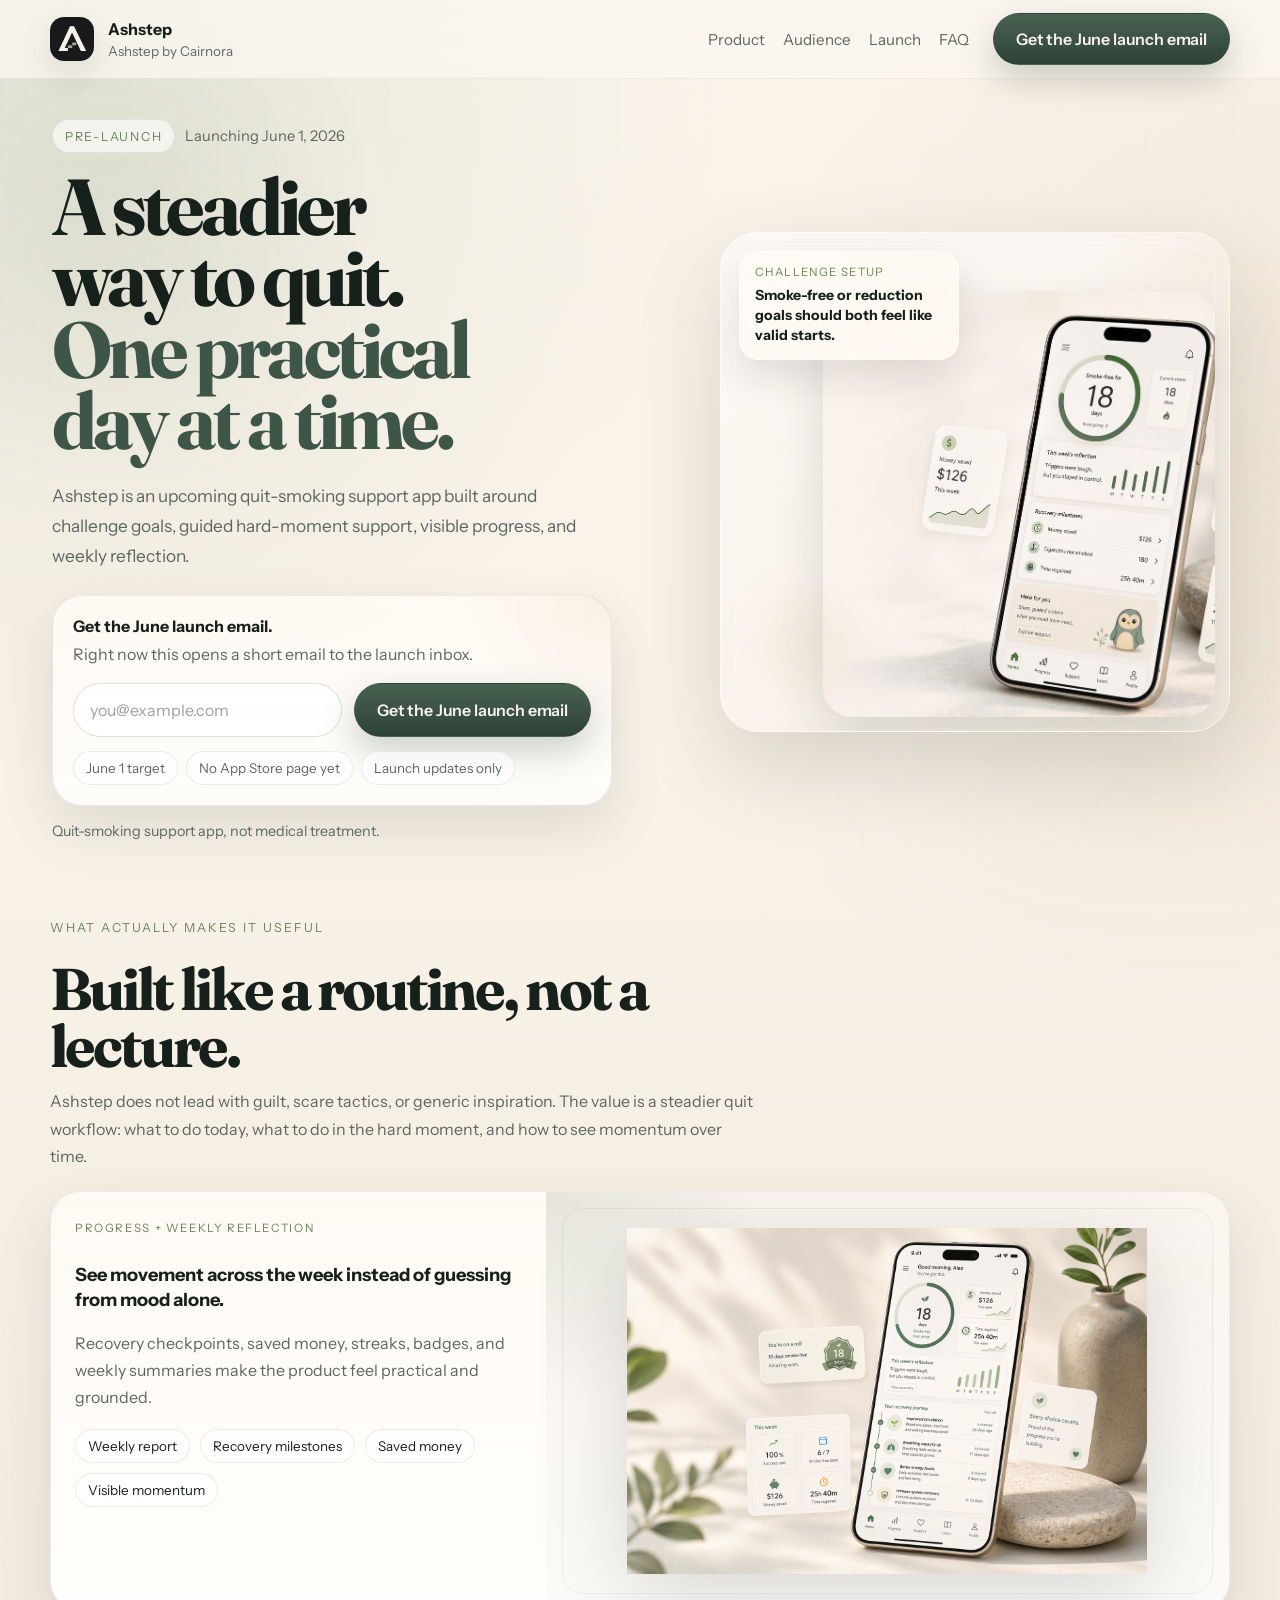
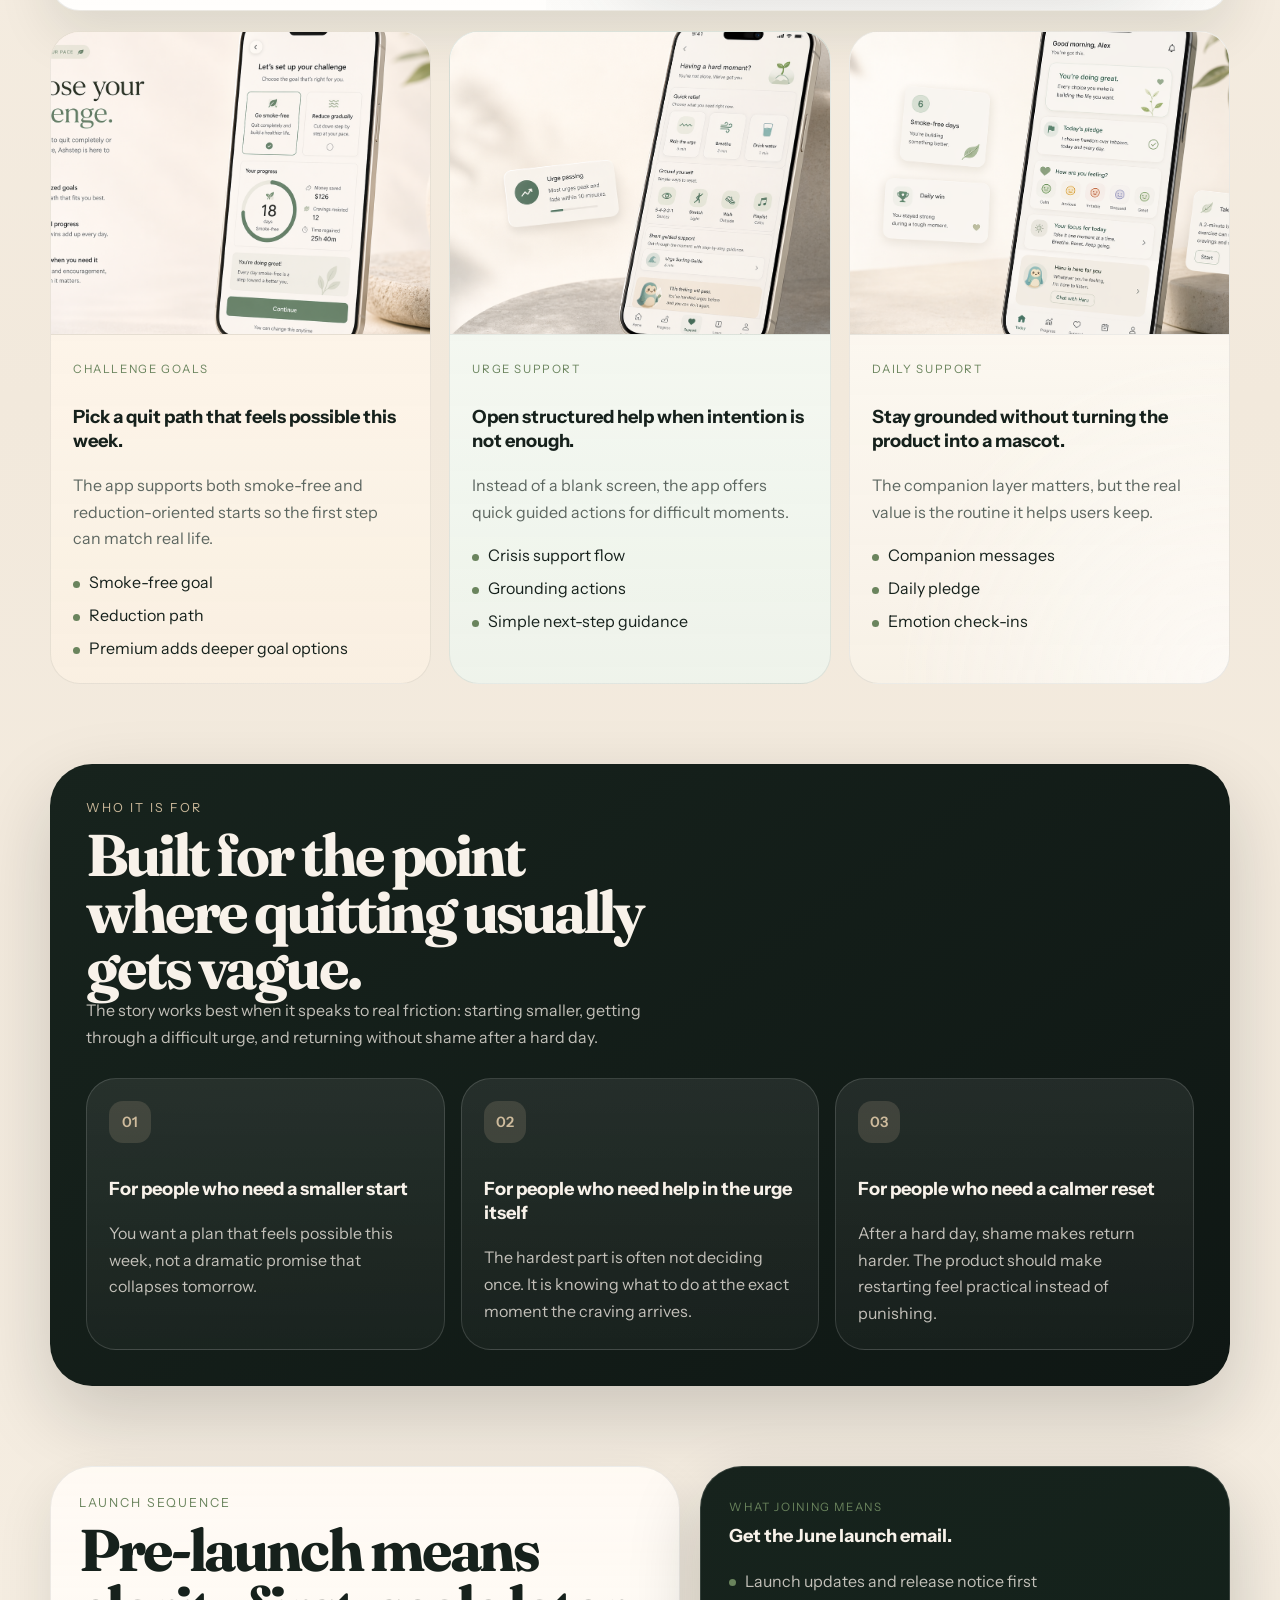
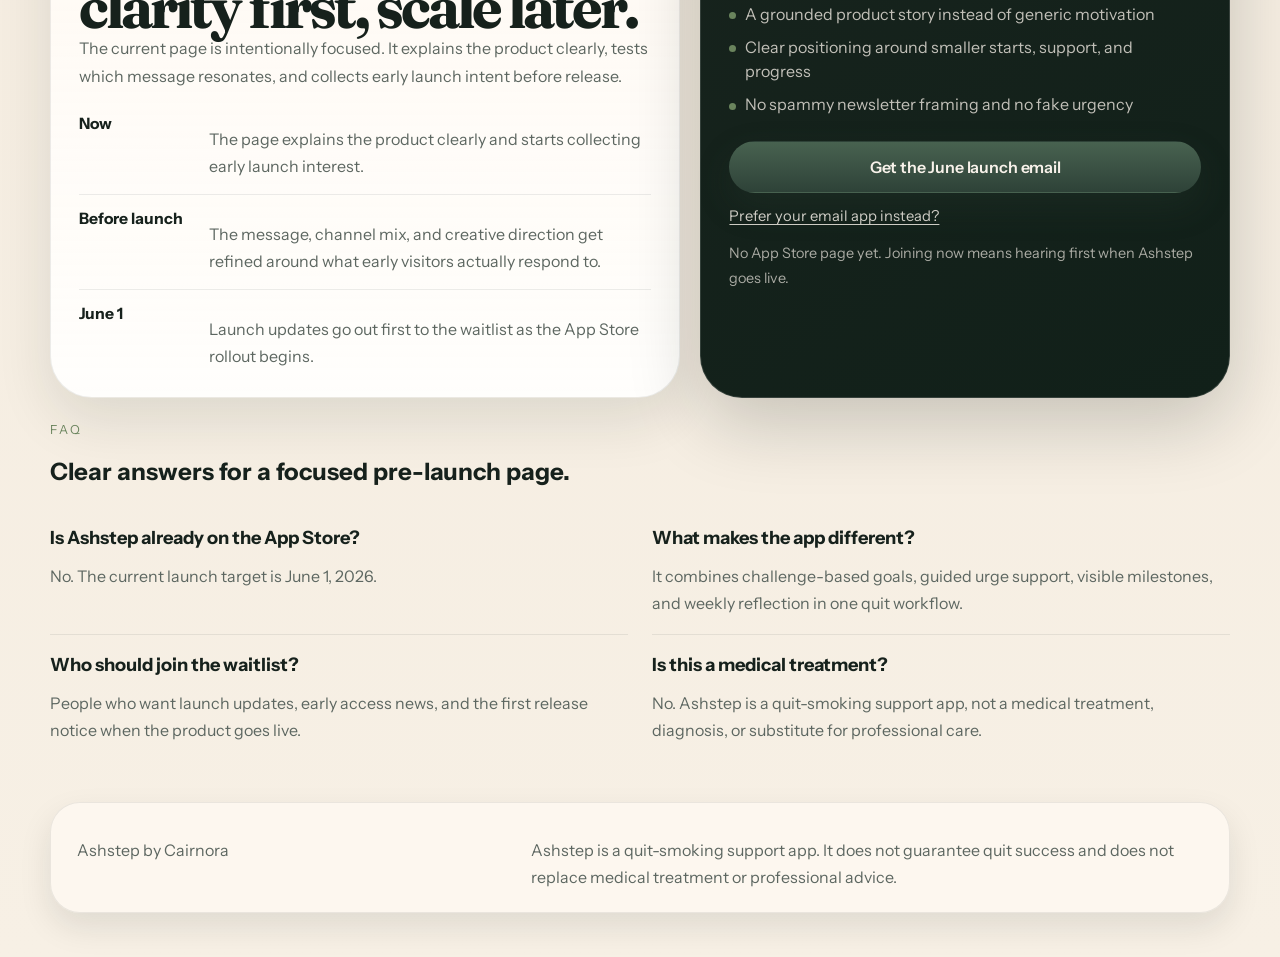
==== ashstep/index.html @ 634ba572 "Deploy site" ====
<!doctype html>
<html lang="en">
  <head>
    <meta charset="UTF-8" />
    <meta name="viewport" content="width=device-width, initial-scale=1.0" />
    <title>Ashstep | Pre-launch</title>
    <link rel="preconnect" href="https://fonts.googleapis.com" />
    <link rel="preconnect" href="https://fonts.gstatic.com" crossorigin />
    <link
      href="https://fonts.googleapis.com/css2?family=Fraunces:wght@600;700&family=Instrument+Sans:wght@400;500;600;700&display=swap"
      rel="stylesheet"
    />
    <script type="module" crossorigin src="/assets/ashstep-Dp6gK2SP.js"></script>
    <link rel="modulepreload" crossorigin href="/assets/styles-DgmHdUD3.js">
    <link rel="stylesheet" crossorigin href="/assets/styles-POcfKToE.css">
  </head>
  <body>
    <div id="app"></div>
  </body>
</html>
---- assets/styles-POcfKToE.css ----
:root{--bg: #f8f2e8;--bg-soft: #efe5d7;--bg-deep: #16211d;--bg-deep-soft: #23312b;--surface: rgba(255, 251, 245, .84);--surface-strong: #fffaf3;--surface-soft: rgba(255, 255, 255, .62);--surface-dark: rgba(20, 29, 25, .86);--text: #16211c;--text-light: #f8f2ea;--muted: #5d6761;--muted-light: rgba(248, 242, 234, .76);--line: rgba(22, 33, 28, .08);--line-strong: rgba(22, 33, 28, .14);--line-light: rgba(255, 255, 255, .14);--sage: #6a845d;--sage-deep: #3e5647;--warm: #d7c2a3;--shadow-xl: 0 34px 88px rgba(22, 33, 28, .14);--shadow-lg: 0 22px 56px rgba(22, 33, 28, .11);--shadow-md: 0 14px 32px rgba(22, 33, 28, .1);--radius-xl: 42px;--radius-lg: 30px;--radius-md: 22px;--max-width: 1180px;--headline: "Fraunces", "Times New Roman", serif;--body: "Instrument Sans", "Helvetica Neue", sans-serif}*{box-sizing:border-box}html{scroll-behavior:smooth}body{margin:0;font-family:var(--body);color:var(--text);background:radial-gradient(circle at 0% 0%,rgba(106,132,93,.16),transparent 18%),radial-gradient(circle at 100% 8%,rgba(215,194,163,.22),transparent 18%),linear-gradient(180deg,#fcf7ef,#f2e9dc 48%,#f7f0e5);overflow-x:hidden}body:before{content:"";position:fixed;inset:0;pointer-events:none;background-image:linear-gradient(rgba(22,33,28,.03) 1px,transparent 1px),linear-gradient(90deg,rgba(22,33,28,.03) 1px,transparent 1px);background-size:88px 88px;-webkit-mask-image:linear-gradient(180deg,rgba(0,0,0,.4),transparent 78%);mask-image:linear-gradient(180deg,rgba(0,0,0,.4),transparent 78%);opacity:.44}img{display:block;max-width:100%}a{color:inherit;text-decoration:none}code{font-family:ui-monospace,SFMono-Regular,SF Mono,Consolas,monospace}.visually-hidden{position:absolute;width:1px;height:1px;padding:0;margin:-1px;overflow:hidden;clip:rect(0,0,0,0);white-space:nowrap;border:0}.page-aura{position:fixed;pointer-events:none;filter:blur(92px);opacity:.62;z-index:0}.page-aura-one{top:80px;left:-30px;width:280px;height:280px;background:#6a845d2e}.page-aura-two{top:420px;right:-86px;width:380px;height:380px;background:#d7c2a33d}.root-page{position:relative;z-index:1;min-height:100vh;display:grid;place-items:center;padding:32px}.root-shell{width:min(720px,100%);padding:46px;border:1px solid var(--line);border-radius:var(--radius-xl);background:linear-gradient(180deg,#fffaf3eb,#ffffffc7),var(--surface-strong);box-shadow:var(--shadow-xl)}.eyebrow{margin:0 0 16px;color:var(--sage);font-size:12px;letter-spacing:.18em;text-transform:uppercase}.root-shell h1{margin:0;font-family:var(--headline);font-size:clamp(2.6rem,5vw,4.1rem);line-height:.98;letter-spacing:-.04em}.root-copy{margin:18px 0 28px;color:var(--muted);font-size:1.04rem;line-height:1.72}.button{display:inline-flex;align-items:center;justify-content:center;gap:10px;min-height:52px;padding:0 22px;border:1px solid transparent;border-radius:999px;font:inherit;font-weight:600;letter-spacing:-.01em;cursor:pointer;transition:transform .18s ease,box-shadow .18s ease,border-color .18s ease,background-color .18s ease,color .18s ease}.button:hover{transform:translateY(-1px)}.button-primary{color:var(--text-light);background:linear-gradient(180deg,#486250,#2e4238);box-shadow:0 14px 34px #2e42383d}.button-secondary{color:var(--text-light);border-color:var(--line-light);background:#ffffff14}.button-secondary:hover{box-shadow:0 12px 26px #16211c24}.button-secondary-light{color:var(--text);border-color:var(--line-strong);background:#ffffffad}.ashstep-page{position:relative;z-index:1;min-height:100vh}.page-shell{width:min(var(--max-width),calc(100% - 40px));margin:0 auto}.topbar{position:sticky;top:0;z-index:20;-webkit-backdrop-filter:blur(18px);backdrop-filter:blur(18px);background:#fcf7efc2;border-bottom:1px solid rgba(22,33,28,.06)}.topbar-inner{display:flex;align-items:center;justify-content:space-between;gap:18px;min-height:78px}.brand-lockup{display:flex;align-items:center;gap:14px}.brand-lockup img{width:44px;height:44px;border-radius:14px;box-shadow:var(--shadow-md)}.brand-copy{display:grid;gap:4px}.brand-copy strong{font-size:1rem}.brand-copy span{color:var(--muted);font-size:.84rem}.topbar-nav{display:flex;align-items:center;gap:18px;margin-left:auto;margin-right:6px}.topbar-nav a{color:var(--muted);font-size:.95rem}.topbar-nav a:hover{color:var(--text)}.hero{padding:28px 0 24px}.hero-shell{display:grid;grid-template-columns:minmax(0,1.02fr) minmax(320px,.82fr);gap:32px;align-items:center}.hero-copy{max-width:40rem;padding:12px 0 12px 2px}.hero-kicker-row{display:flex;flex-wrap:wrap;align-items:center;gap:10px;margin-bottom:18px}.hero-label{display:inline-flex;align-items:center;min-height:34px;padding:0 12px;border-radius:999px;background:#ffffff9e;border:1px solid var(--line);color:var(--sage);font-size:.78rem;letter-spacing:.14em;text-transform:uppercase}.hero-meta{color:var(--muted);font-size:.92rem}.hero h1{margin:0;max-width:8.6ch;font-family:var(--headline);font-size:clamp(3.2rem,6.2vw,5.65rem);line-height:.9;letter-spacing:-.05em}.hero h1 span{display:block;color:var(--sage-deep)}.hero-lede{margin:24px 0 0;max-width:34rem;color:var(--muted);font-size:1.08rem;line-height:1.74}.proof-card small,.proof-showcase-copy small,.launch-panel small{display:inline-block;margin-bottom:10px;color:var(--sage);font-size:.72rem;letter-spacing:.14em;text-transform:uppercase}.proof-card h3,.proof-showcase-copy h3,.fit-card h3,.launch-panel h3,.faq-item strong{display:block;font-size:1.14rem;line-height:1.34}.proof-card p,.proof-showcase-copy p,.fit-card p,.launch-step span,.launch-panel-note,.faq-item p,.footer-card p{margin:12px 0 0;color:var(--muted);line-height:1.68}.hero-form{max-width:35rem;margin-top:24px;padding:20px;border:1px solid var(--line);border-radius:var(--radius-lg);background:radial-gradient(circle at top right,rgba(215,194,163,.16),transparent 24%),linear-gradient(180deg,#fffaf3e6,#ffffffc7);box-shadow:var(--shadow-lg)}.hero-form-head{display:grid;gap:6px}.hero-form-head strong{font-size:1rem}.hero-form-head span{color:var(--muted);line-height:1.6}.hero-input-group{display:grid;grid-template-columns:1fr auto;gap:12px;margin-top:16px}.hero-input-group input{min-height:54px;padding:0 16px;border:1px solid var(--line-strong);border-radius:999px;background:#ffffffc7;color:var(--text);font:inherit}.hero-input-group input::placeholder{color:#16211c6b}.hero-input-group input:focus{outline:2px solid rgba(106,132,93,.32);outline-offset:2px}.hero-form-note{display:flex;flex-wrap:wrap;gap:8px;margin-top:14px}.hero-form-note span{display:inline-flex;align-items:center;min-height:34px;padding:0 12px;border:1px solid var(--line);border-radius:999px;background:#ffffff9e;color:var(--muted);font-size:.84rem}.hero-note{margin:14px 0 0;color:var(--muted);font-size:.9rem;line-height:1.66}.hero-stage{position:relative;width:min(100%,510px);min-height:500px;margin-left:auto;border:1px solid rgba(255,255,255,.52);border-radius:38px;overflow:hidden;background:radial-gradient(circle at 100% 8%,rgba(215,194,163,.16),transparent 22%),linear-gradient(180deg,#ffffff8f,#ffffff38);box-shadow:var(--shadow-xl)}.hero-stage:before{content:"";position:absolute;inset:14px;border:1px solid rgba(255,255,255,.44);border-radius:28px;pointer-events:none}.hero-stage:after{content:"";position:absolute;inset:auto auto 22px 22px;width:132px;height:132px;border-radius:50%;background:radial-gradient(circle,rgba(215,194,163,.26),transparent 68%);filter:blur(16px);pointer-events:none}.hero-figure{position:absolute;inset:58px 14px 14px 102px;margin:0;border-radius:30px;overflow:hidden;box-shadow:0 24px 52px #16211c24}.hero-figure img{width:100%;height:100%;object-fit:cover;object-position:68% 50%;transform:scale(1.04)}.hero-stage-badge{position:absolute;z-index:1;width:min(220px,calc(100% - 32px));padding:13px 15px;border:1px solid rgba(255,255,255,.46);border-radius:20px;background:#fffaf3c7;-webkit-backdrop-filter:blur(10px);backdrop-filter:blur(10px);box-shadow:0 16px 38px #16211c1f}.hero-stage-badge small{display:block;margin-bottom:7px;color:var(--sage);font-size:.72rem;letter-spacing:.12em;text-transform:uppercase}.hero-stage-badge strong{display:block;font-size:.88rem;line-height:1.42}.hero-stage-badge-top{top:18px;left:18px}.section{padding:40px 0}.section-copy{max-width:34rem}.section-eyebrow{margin:0 0 12px;color:var(--sage);font-size:.78rem;letter-spacing:.16em;text-transform:uppercase}.section-eyebrow-light{color:#d7c2a3f0}.proof-header h2,.fit-header h2,.launch-copy h2{margin:0;font-family:var(--headline);font-size:clamp(2.2rem,4.6vw,4rem);line-height:.96;letter-spacing:-.05em}.section-lede{margin:0;color:var(--muted);line-height:1.72}.section-lede-light{color:var(--muted-light)}.proof-shell{display:grid;gap:20px}.proof-header{display:grid;max-width:44rem;gap:14px}.proof-showcase,.proof-card,.faq-card,.footer-card{border:1px solid var(--line);border-radius:var(--radius-lg);background:linear-gradient(180deg,#fffaf3e6,#ffffffb8),var(--surface-strong);box-shadow:var(--shadow-lg)}.proof-showcase{overflow:hidden}.proof-showcase-main{display:grid;grid-template-columns:minmax(0,.84fr) minmax(0,1.16fr);min-height:420px}.proof-showcase-copy{padding:24px}.proof-showcase-copy p{margin-top:12px}.proof-tags{display:flex;flex-wrap:wrap;gap:10px;margin:18px 0 0;padding:0;list-style:none}.proof-tags li{display:inline-flex;align-items:center;min-height:34px;padding:0 12px;border:1px solid var(--line);border-radius:999px;background:#ffffffad;color:var(--text);font-size:.84rem}.proof-figure{position:relative;display:grid;place-items:center;min-height:280px;margin:0;padding:18px;background:radial-gradient(circle at top left,rgba(106,132,93,.14),transparent 26%),linear-gradient(180deg,#16211c05,#16211c03)}.proof-figure:after{content:"";position:absolute;inset:16px;border:1px solid rgba(22,33,28,.06);border-radius:22px;pointer-events:none}.proof-figure img{position:relative;z-index:1;width:min(100%,520px);max-height:360px;object-fit:contain;filter:drop-shadow(0 22px 44px rgba(22,33,28,.16))}.proof-figure-main{min-height:100%;padding:24px 22px}.proof-figure-main img{max-height:460px}.proof-card-grid{display:grid;grid-template-columns:repeat(3,minmax(0,1fr));gap:18px;align-items:stretch}.proof-card{box-shadow:none;overflow:hidden;min-height:100%}.proof-card-inner{display:grid;grid-template-rows:auto 1fr;min-height:100%}.proof-card-copy{padding:22px}.proof-card-media{position:relative;display:grid;place-items:center;min-height:210px;margin:0;padding:0;aspect-ratio:5 / 4;border-bottom:1px solid var(--line);background:radial-gradient(circle at top left,rgba(106,132,93,.11),transparent 24%),linear-gradient(180deg,#fffaf4f5,#f7f0e6e6);overflow:hidden}.proof-card-media img{width:100%;height:100%;object-fit:cover;object-position:center;transform:scale(1.14)}.proof-card-challenge{background:radial-gradient(circle at top left,rgba(215,194,163,.18),transparent 40%),linear-gradient(180deg,#fff8effa,#faf0e2e6)}.proof-card-media-challenge{background:linear-gradient(180deg,#f7eee2fa,#ece1d2e0)}.proof-card-media-challenge img{transform:scale(1.22);object-position:80% 50%}.proof-card-companion{background:radial-gradient(circle at bottom right,rgba(255,255,255,.58),transparent 44%),linear-gradient(180deg,#fffcf7fa,#f8f2e8e0)}.proof-card-media-companion{background:radial-gradient(circle at top left,rgba(215,194,163,.14),transparent 28%),linear-gradient(180deg,#fffcf7f5,#f5ece0d6)}.proof-card-media-companion img{transform:scale(1.22);object-position:72% 48%}.proof-card-crisis{background:radial-gradient(circle at top right,rgba(106,132,93,.14),transparent 38%),linear-gradient(180deg,#f7fbf6fa,#eef4ece6)}.proof-card-media-crisis{background:radial-gradient(circle at 78% 20%,rgba(106,132,93,.18),transparent 24%),linear-gradient(180deg,#f6faf4fa,#ebf2e9e0)}.proof-card-media-crisis img{transform:scale(1.22);object-position:76% 48%}.proof-points,.launch-list{display:grid;gap:8px;margin:18px 0 0;padding:0;list-style:none}.proof-points li,.launch-list li{position:relative;padding-left:16px;line-height:1.56}.proof-points li:before,.launch-list li:before{content:"";position:absolute;top:.68em;left:0;width:7px;height:7px;border-radius:50%;background:var(--sage)}.fit-shell{padding:36px;border-radius:var(--radius-xl);background:linear-gradient(145deg,#17231d,#0f1714);color:var(--text-light);box-shadow:0 30px 76px #1018142e}.fit-header{max-width:36rem}.fit-grid{display:grid;grid-template-columns:repeat(3,minmax(0,1fr));gap:16px;margin-top:26px}.fit-card{min-height:100%;padding:22px;border:1px solid var(--line-light);border-radius:var(--radius-lg);background:linear-gradient(180deg,#ffffff14,#ffffff08)}.fit-card p{color:var(--muted-light)}.fit-index{display:inline-flex;align-items:center;justify-content:center;min-width:42px;min-height:42px;margin-bottom:16px;border-radius:14px;background:#d7c2a329;color:#d7c2a3f0;font-size:.9rem;font-weight:600}.launch-section{padding-bottom:26px}.launch-shell{display:grid;grid-template-columns:minmax(0,1fr) minmax(320px,.84fr);gap:20px;align-items:stretch}.launch-copy{padding:28px;border:1px solid var(--line);border-radius:var(--radius-xl);background:linear-gradient(180deg,#fffaf3e6,#ffffffb8),var(--surface-strong);box-shadow:var(--shadow-lg)}.launch-steps{display:grid;gap:14px;margin-top:24px}.launch-step{display:grid;grid-template-columns:112px 1fr;gap:18px;padding-top:14px;border-top:1px solid var(--line)}.launch-step:first-child{padding-top:0;border-top:0}.launch-step strong{font-size:.98rem}.launch-panel{padding:28px;border:1px solid var(--line-light);border-radius:var(--radius-xl);background:linear-gradient(150deg,#17231d,#112019);color:var(--text-light);box-shadow:0 26px 72px #10181433}.launch-panel h3{margin-top:0}.launch-list{margin-top:20px}.launch-list li{color:var(--muted-light)}.launch-actions{display:grid;margin-top:24px}.launch-actions .button{width:100%}.launch-link{display:inline-flex;margin-top:14px;color:#f8f2ead1;font-size:.92rem;text-decoration:underline;text-underline-offset:3px}.launch-panel-note{margin-top:16px;color:#f8f2eaa8;font-size:.9rem}.faq-shell{display:grid;gap:20px;margin-top:24px}.faq-grid{display:grid;grid-template-columns:repeat(2,minmax(0,1fr));gap:0 24px}.faq-item{padding:18px 0;border-top:1px solid var(--line)}.faq-item:first-child,.faq-item:nth-child(2){padding-top:0;border-top:0}.site-footer{position:relative;z-index:1;padding:14px 0 44px}.footer-card{display:flex;justify-content:space-between;gap:22px;padding:22px 26px;background:#fffaf3b8;box-shadow:var(--shadow-md)}.footer-card p:last-child{max-width:42rem}@media(max-width:1120px){.hero-shell,.launch-shell,.fit-grid,.faq-grid{grid-template-columns:1fr}.proof-card-grid{grid-template-columns:repeat(3,minmax(0,1fr))}.proof-showcase-main{grid-template-columns:1fr}.hero-stage{margin-left:0}}@media(max-width:980px){.topbar-nav{display:none}.hero h1{max-width:8.2ch;font-size:clamp(3rem,10vw,5rem)}.hero-stage{min-height:520px}.hero-figure img{object-position:68% 50%;transform:scale(1.05)}.proof-card-grid{grid-template-columns:repeat(2,minmax(0,1fr))}}@media(max-width:860px){.proof-card-grid{grid-template-columns:1fr}.launch-step{grid-template-columns:1fr;gap:8px}}@media(max-width:760px){.page-shell{width:min(var(--max-width),calc(100% - 24px))}.topbar-inner{min-height:70px}.hero-copy{padding-top:4px}.hero-stage,.fit-shell,.launch-copy,.launch-panel,.root-shell{border-radius:30px}.hero-form,.proof-card-copy,.proof-showcase-copy,.fit-card,.faq-card,.footer-card,.root-shell,.launch-copy,.launch-panel{padding:20px}.hero-input-group{grid-template-columns:1fr}.hero-stage{min-height:420px}.hero-figure img{object-position:center;transform:scale(1.02)}.hero-stage:before{inset:14px;border-radius:24px}.hero-stage-badge{position:relative;inset:auto;width:auto;margin:14px}.hero-stage-badge-top{margin-bottom:0}.footer-card{flex-direction:column}}@media(max-width:560px){.hero h1{max-width:7.3ch;font-size:clamp(2.6rem,12vw,4rem)}.hero-lede,.section-lede,.proof-card p,.proof-showcase-copy p,.fit-card p,.launch-step span,.faq-card p{font-size:.98rem;line-height:1.64}.hero-stage{min-height:360px}.brand-copy span{display:none}.proof-header h2,.fit-header h2,.launch-copy h2{font-size:clamp(1.9rem,9vw,2.9rem)}}@media(prefers-reduced-motion:reduce){html{scroll-behavior:auto}*,*:before,*:after{animation:none!important;transition:none!important}}
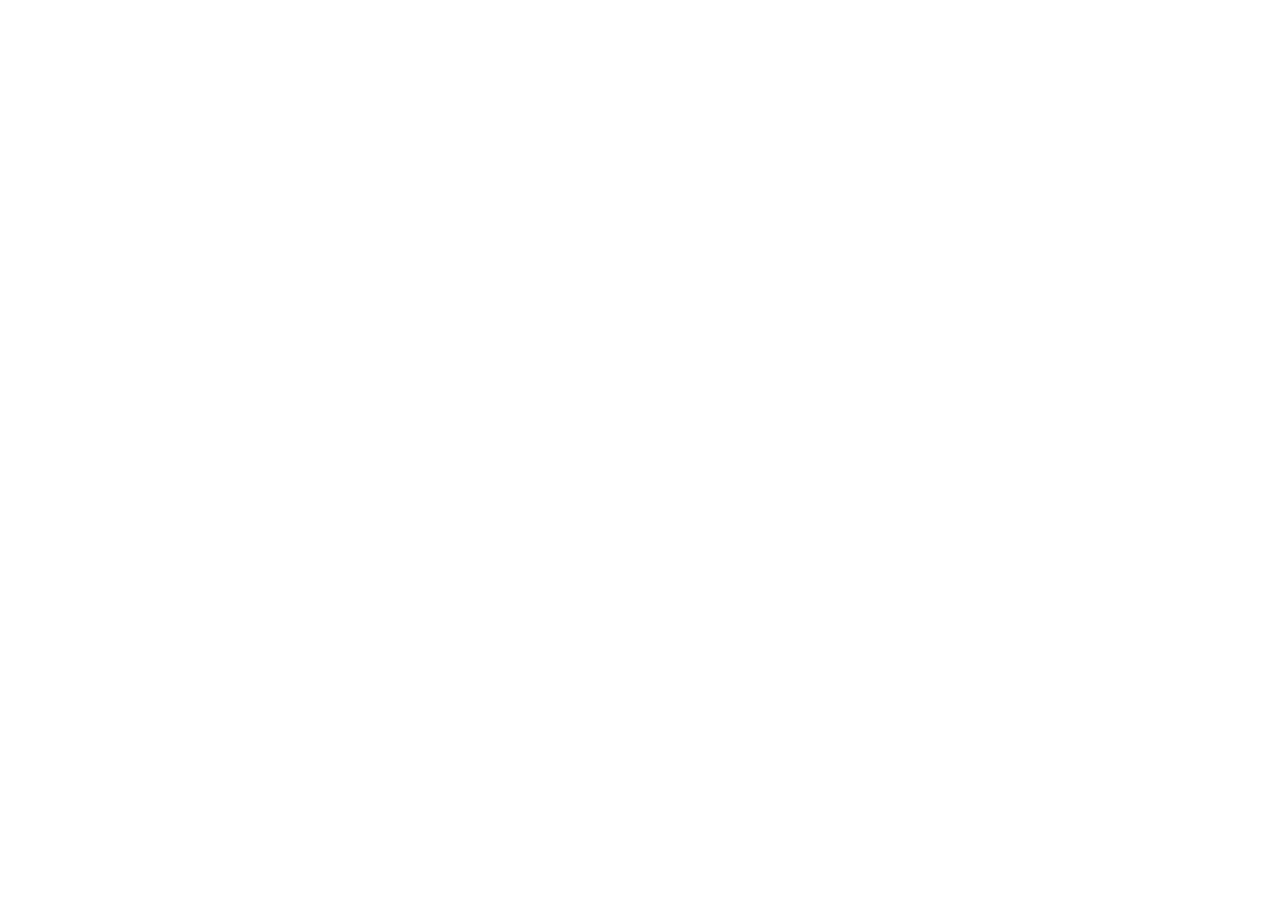
==== commit b3a7df63: "Refresh challenge setup hero visual" ====
--- a/ashstep/index.html
+++ b/ashstep/index.html
@@ -10,9 +10,9 @@
       href="https://fonts.googleapis.com/css2?family=Fraunces:wght@600;700&family=Instrument+Sans:wght@400;500;600;700&display=swap"
       rel="stylesheet"
     />
-    <script type="module" crossorigin src="/assets/ashstep-Dp6gK2SP.js"></script>
-    <link rel="modulepreload" crossorigin href="/assets/styles-DgmHdUD3.js">
-    <link rel="stylesheet" crossorigin href="/assets/styles-POcfKToE.css">
+    <script type="module" crossorigin src="/company/assets/ashstep-mk0EtKBj.js"></script>
+    <link rel="modulepreload" crossorigin href="/company/assets/styles-wfLHHRJt.js">
+    <link rel="stylesheet" crossorigin href="/company/assets/styles-9iCgivi7.css">
   </head>
   <body>
     <div id="app"></div>
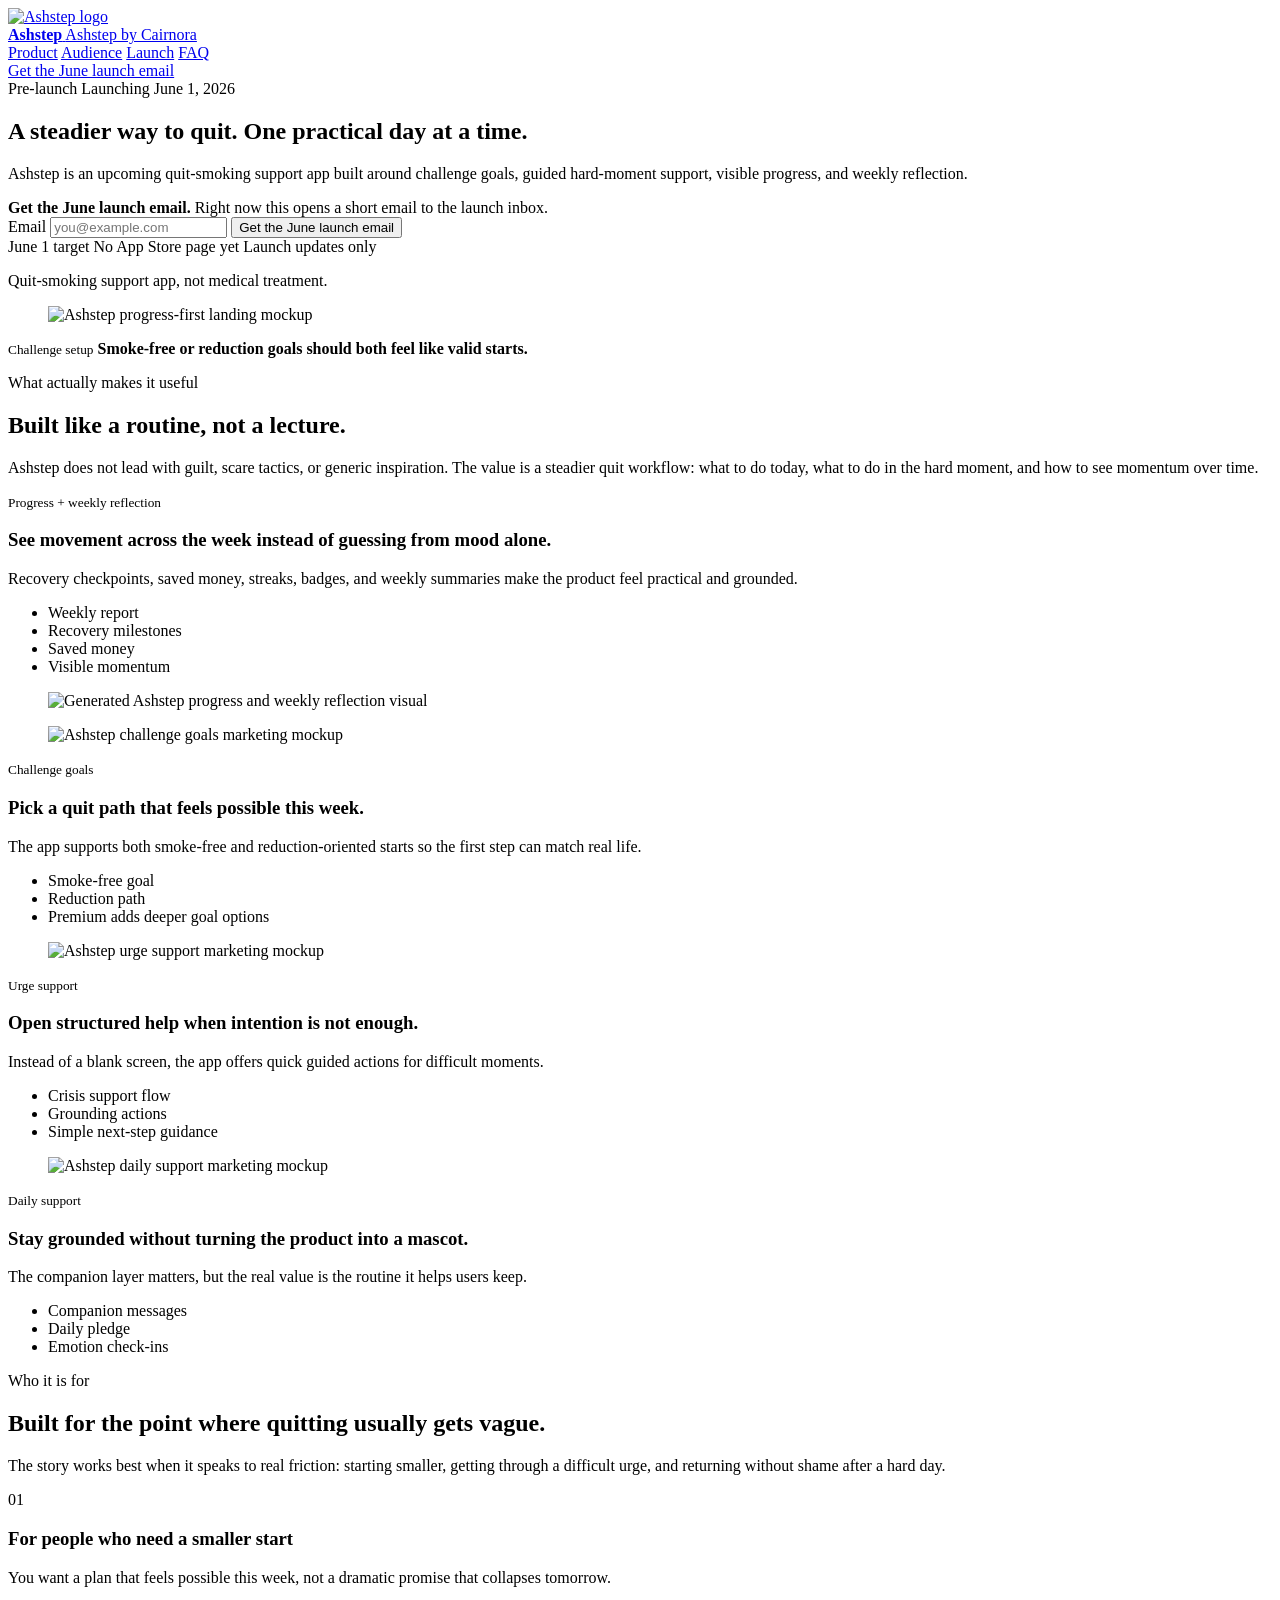
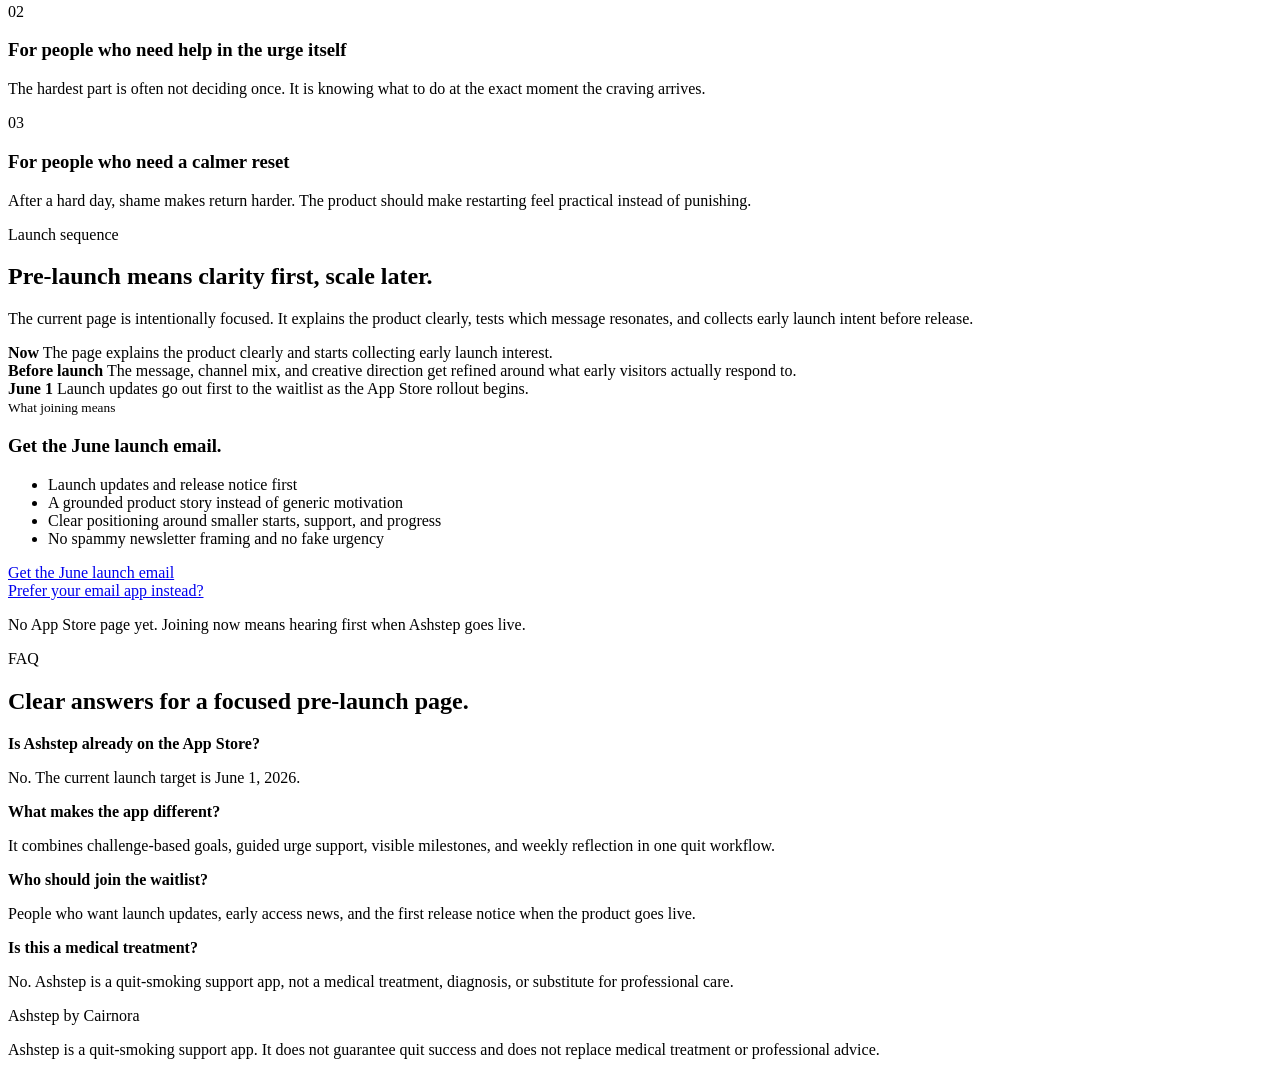
==== commit 806798f9: "Add analytics instrumentation" ====
--- a/ashstep/index.html
+++ b/ashstep/index.html
@@ -3,18 +3,25 @@
   <head>
     <meta charset="UTF-8" />
     <meta name="viewport" content="width=device-width, initial-scale=1.0" />
-    <title>Ashstep | Pre-launch</title>
-    <link rel="preconnect" href="https://fonts.googleapis.com" />
+<link rel="preconnect" href="https://fonts.googleapis.com" />
     <link rel="preconnect" href="https://fonts.gstatic.com" crossorigin />
     <link
       href="https://fonts.googleapis.com/css2?family=Fraunces:wght@600;700&family=Instrument+Sans:wght@400;500;600;700&display=swap"
       rel="stylesheet"
     />
-    <script type="module" crossorigin src="/company/assets/ashstep-mk0EtKBj.js"></script>
-    <link rel="modulepreload" crossorigin href="/company/assets/styles-wfLHHRJt.js">
-    <link rel="stylesheet" crossorigin href="/company/assets/styles-9iCgivi7.css">
+    <script type="module" crossorigin src="/company/assets/ashstep-CGVzBDWn.js"></script>
+    <link rel="modulepreload" crossorigin href="/company/assets/styles-D0ENMU5Y.js">
+    <link rel="stylesheet" crossorigin href="/company/assets/styles-CVERHpZ9.css">
+  <!--wiqn1p--><meta name="description" content="Ashstep is an upcoming quit-smoking support app built around smaller starts, guided hard-moment support, visible progress, and weekly reflection. Launching June 1, 2026."/> <meta property="og:title" content="Ashstep | Pre-launch"/> <meta property="og:description" content="A quit-smoking support app built for smaller starts, hard moments, and visible progress. Join the waitlist before the June 1, 2026 launch."/> <meta property="og:type" content="website"/> <meta property="og:image" content="/company/assets/generated/hero-progress-first-v4.png"/><!----><title>Ashstep | Pre-launch</title>
   </head>
   <body>
-    <div id="app"></div>
+    <div id="app"><!--[--><div class="page-aura page-aura-one" aria-hidden="true"></div> <div class="page-aura page-aura-two" aria-hidden="true"></div> <header class="topbar"><div class="page-shell topbar-inner"><a class="brand-lockup" href="/company/ashstep/" data-track-id="brand_lockup" data-track-label="Ashstep brand lockup"><img src="/company/assets/ashstep-avatar.png" alt="Ashstep logo"/> <div class="brand-copy"><strong>Ashstep</strong> <span>Ashstep by Cairnora</span></div></a> <nav class="topbar-nav" aria-label="Ashstep sections"><a href="#product" data-track-id="nav_product">Product</a> <a href="#fit" data-track-id="nav_audience">Audience</a> <a href="#launch" data-track-id="nav_launch">Launch</a> <a href="#faq" data-track-id="nav_faq">FAQ</a></nav> <a class="button button-primary" href="#hero-signup" data-track-id="topbar_launch_email">Get the June launch email</a></div></header> <main class="ashstep-page"><section class="hero" id="hero"><div class="page-shell hero-shell"><div class="hero-copy"><div class="hero-kicker-row"><span class="hero-label">Pre-launch</span> <span class="hero-meta">Launching June 1, 2026</span></div> <h1>A steadier way to quit. <span>One practical day at a time.</span></h1> <p class="hero-lede">Ashstep is an upcoming quit-smoking support app built around challenge goals, guided
+          hard-moment support, visible progress, and weekly reflection.</p> <form class="hero-form" id="hero-signup" data-track-id="hero_waitlist_form" data-track-manual="true"><div class="hero-form-head"><strong>Get the June launch email.</strong> <span>Right now this opens a short email to the launch inbox.</span></div> <div class="hero-input-group"><label class="visually-hidden" for="waitlist-email">Email</label> <input id="waitlist-email" name="email" type="email" placeholder="you@example.com" autocomplete="email" value=""/> <button class="button button-primary" type="submit" data-track-id="hero_waitlist_submit" data-track-manual="true">Get the June launch email</button></div> <div class="hero-form-note"><span>June 1 target</span> <span>No App Store page yet</span> <span>Launch updates only</span></div></form> <p class="hero-note">Quit-smoking support app, not medical treatment.</p></div> <div class="hero-stage" aria-hidden="true"><figure class="hero-figure"><img src="/company/assets/generated/hero-progress-first-v4.png" alt="Ashstep progress-first landing mockup"/></figure> <div class="hero-stage-badge hero-stage-badge-top"><small>Challenge setup</small> <strong>Smoke-free or reduction goals should both feel like valid starts.</strong></div></div></div></section> <section class="section proof-section" id="product"><div class="page-shell proof-shell"><div class="proof-header"><p class="section-eyebrow">What actually makes it useful</p> <h2>Built like a routine, not a lecture.</h2> <p class="section-lede">Ashstep does not lead with guilt, scare tactics, or generic inspiration. The value is a
+          steadier quit workflow: what to do today, what to do in the hard moment, and how to see
+          momentum over time.</p></div> <article class="proof-showcase proof-showcase-main"><div class="proof-showcase-copy"><small>Progress + weekly reflection</small> <h3>See movement across the week instead of guessing from mood alone.</h3> <p>Recovery checkpoints, saved money, streaks, badges, and weekly summaries make the
+            product feel practical and grounded.</p> <ul class="proof-tags"><li>Weekly report</li> <li>Recovery milestones</li> <li>Saved money</li> <li>Visible momentum</li></ul></div> <figure class="proof-figure proof-figure-main"><img src="/company/assets/generated/proof-recovery-generated-v1.png" alt="Generated Ashstep progress and weekly reflection visual"/></figure></article> <div class="proof-card-grid"><!--[--><article class="proof-card proof-card-challenge"><div class="proof-card-inner"><figure class="proof-card-media proof-card-media-challenge"><img src="/company/assets/generated/proof-challenge-generated-v2-source.png" alt="Ashstep challenge goals marketing mockup"/></figure> <div class="proof-card-copy"><small>Challenge goals</small> <h3>Pick a quit path that feels possible this week.</h3> <p>The app supports both smoke-free and reduction-oriented starts so the first step can match real life.</p> <ul class="proof-points"><!--[--><li>Smoke-free goal</li><li>Reduction path</li><li>Premium adds deeper goal options</li><!--]--></ul></div></div></article><article class="proof-card proof-card-crisis"><div class="proof-card-inner"><figure class="proof-card-media proof-card-media-crisis"><img src="/company/assets/generated/proof-crisis-generated-v2-source.png" alt="Ashstep urge support marketing mockup"/></figure> <div class="proof-card-copy"><small>Urge support</small> <h3>Open structured help when intention is not enough.</h3> <p>Instead of a blank screen, the app offers quick guided actions for difficult moments.</p> <ul class="proof-points"><!--[--><li>Crisis support flow</li><li>Grounding actions</li><li>Simple next-step guidance</li><!--]--></ul></div></div></article><article class="proof-card proof-card-companion"><div class="proof-card-inner"><figure class="proof-card-media proof-card-media-companion"><img src="/company/assets/generated/proof-companion-generated-v2-source.png" alt="Ashstep daily support marketing mockup"/></figure> <div class="proof-card-copy"><small>Daily support</small> <h3>Stay grounded without turning the product into a mascot.</h3> <p>The companion layer matters, but the real value is the routine it helps users keep.</p> <ul class="proof-points"><!--[--><li>Companion messages</li><li>Daily pledge</li><li>Emotion check-ins</li><!--]--></ul></div></div></article><!--]--></div></div></section> <section class="section fit-section" id="fit"><div class="page-shell fit-shell"><div class="fit-header"><p class="section-eyebrow section-eyebrow-light">Who it is for</p> <h2>Built for the point where quitting usually gets vague.</h2> <p class="section-lede section-lede-light">The story works best when it speaks to real friction: starting smaller, getting through a
+          difficult urge, and returning without shame after a hard day.</p></div> <div class="fit-grid"><!--[--><article class="fit-card"><span class="fit-index">01</span> <h3>For people who need a smaller start</h3> <p>You want a plan that feels possible this week, not a dramatic promise that collapses tomorrow.</p></article><article class="fit-card"><span class="fit-index">02</span> <h3>For people who need help in the urge itself</h3> <p>The hardest part is often not deciding once. It is knowing what to do at the exact moment the craving arrives.</p></article><article class="fit-card"><span class="fit-index">03</span> <h3>For people who need a calmer reset</h3> <p>After a hard day, shame makes return harder. The product should make restarting feel practical instead of punishing.</p></article><!--]--></div></div></section> <section class="section launch-section" id="launch"><div class="page-shell launch-shell"><article class="launch-copy"><p class="section-eyebrow">Launch sequence</p> <h2>Pre-launch means clarity first, scale later.</h2> <p class="section-lede">The current page is intentionally focused. It explains the product clearly, tests which
+          message resonates, and collects early launch intent before release.</p> <div class="launch-steps"><!--[--><div class="launch-step"><strong>Now</strong> <span>The page explains the product clearly and starts collecting early launch interest.</span></div><div class="launch-step"><strong>Before launch</strong> <span>The message, channel mix, and creative direction get refined around what early visitors actually respond to.</span></div><div class="launch-step"><strong>June 1</strong> <span>Launch updates go out first to the waitlist as the App Store rollout begins.</span></div><!--]--></div></article> <aside class="launch-panel"><small>What joining means</small> <h3>Get the June launch email.</h3> <ul class="launch-list"><!--[--><li>Launch updates and release notice first</li><li>A grounded product story instead of generic motivation</li><li>Clear positioning around smaller starts, support, and progress</li><li>No spammy newsletter framing and no fake urgency</li><!--]--></ul> <div class="launch-actions"><a class="button button-primary" href="#hero-signup" data-track-id="launch_panel_launch_email">Get the June launch email</a></div> <a class="launch-link" href="mailto:ashstep%40gmail.com?subject=Ashstep%20waitlist&amp;body=Please%20add%20me%20to%20the%20Ashstep%20launch%20updates%20list.%0A%0AName%3A%0AEmail%3A%20%0A%0AI%20want%20to%20hear%20about%20the%20June%201%20launch." data-track-id="launch_panel_mailto" data-track-manual="true">Prefer your email app instead?</a> <p class="launch-panel-note">No App Store page yet. Joining now means hearing first when Ashstep goes live.</p></aside></div> <div class="page-shell faq-shell" id="faq"><div class="section-copy"><p class="section-eyebrow">FAQ</p> <h2>Clear answers for a focused pre-launch page.</h2></div> <div class="faq-grid"><!--[--><article class="faq-item"><strong>Is Ashstep already on the App Store?</strong> <p>No. The current launch target is June 1, 2026.</p></article><article class="faq-item"><strong>What makes the app different?</strong> <p>It combines challenge-based goals, guided urge support, visible milestones, and weekly reflection in one quit workflow.</p></article><article class="faq-item"><strong>Who should join the waitlist?</strong> <p>People who want launch updates, early access news, and the first release notice when the product goes live.</p></article><article class="faq-item"><strong>Is this a medical treatment?</strong> <p>No. Ashstep is a quit-smoking support app, not a medical treatment, diagnosis, or substitute for professional care.</p></article><!--]--></div></div></section></main> <footer class="site-footer"><div class="page-shell footer-card"><p>Ashstep by Cairnora</p> <p>Ashstep is a quit-smoking support app. It does not guarantee quit success and does not
+      replace medical treatment or professional advice.</p></div></footer><!--]--></div>
   </body>
 </html>
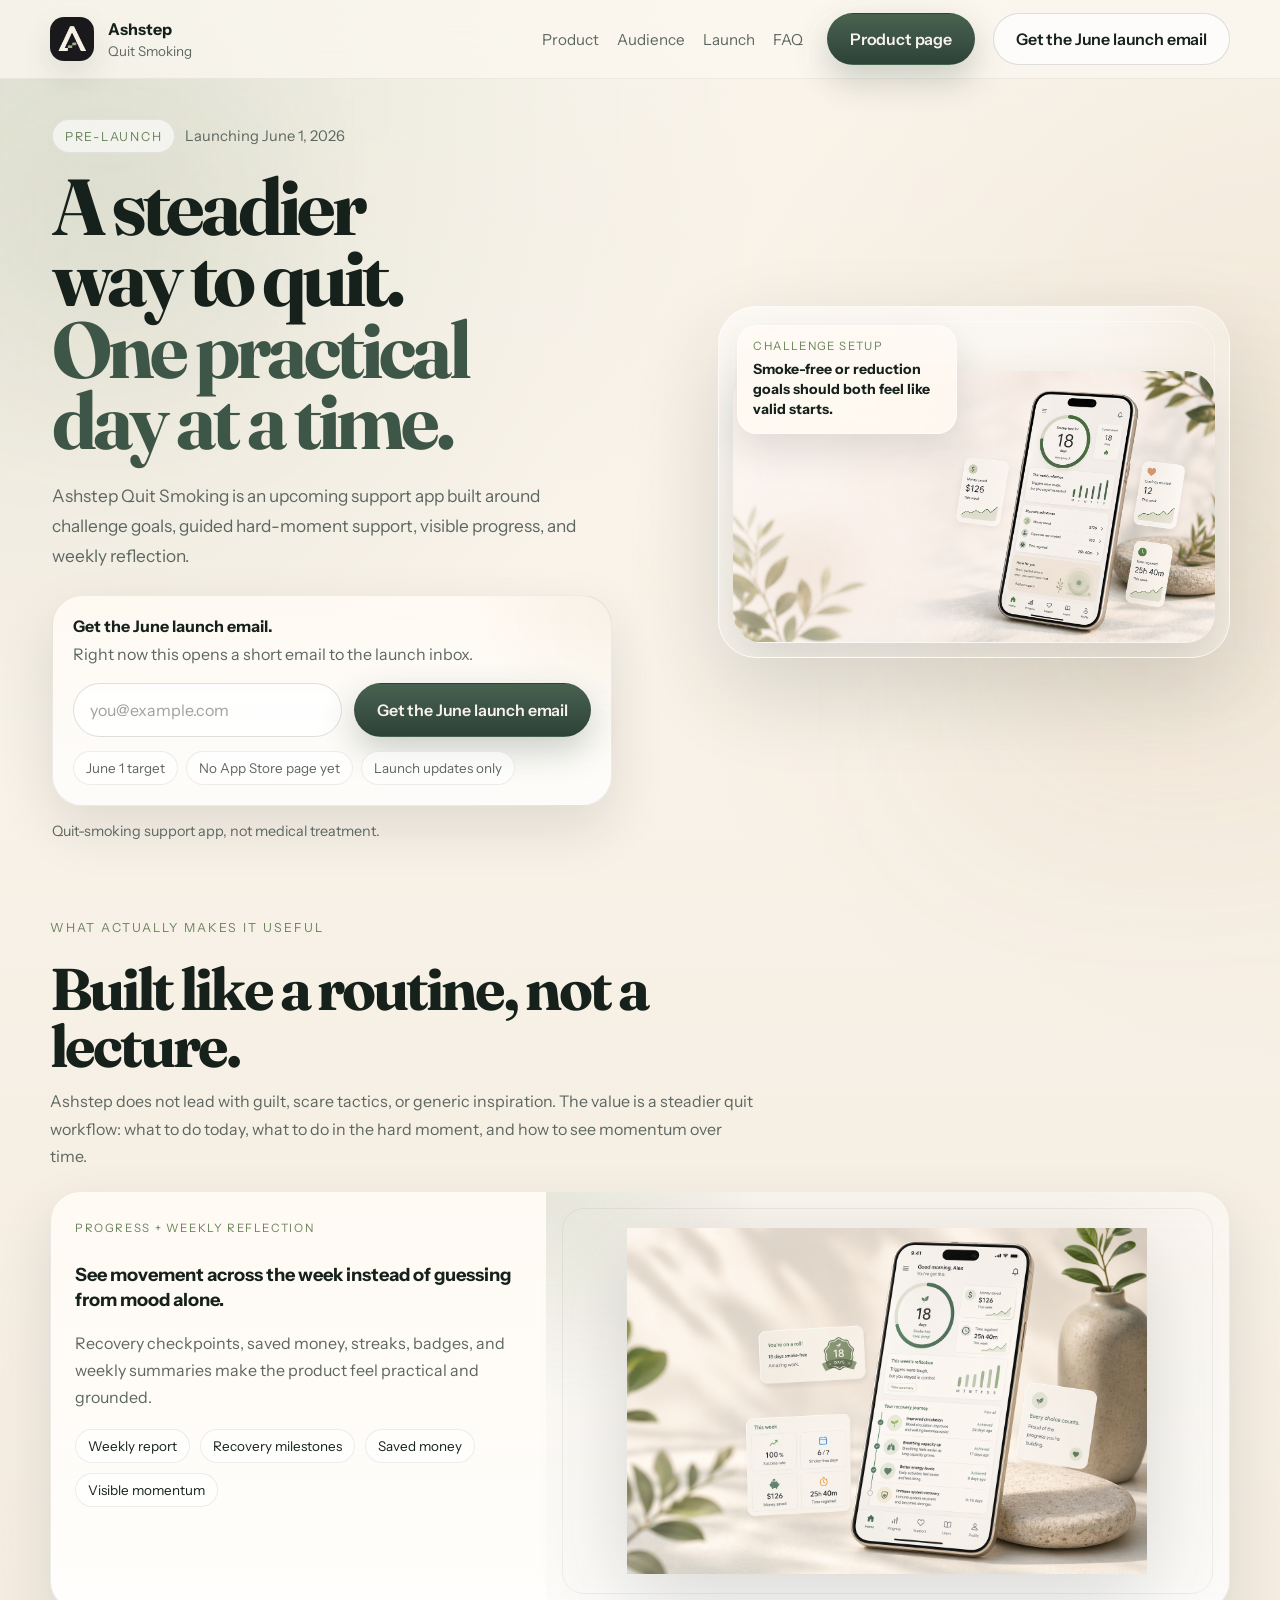
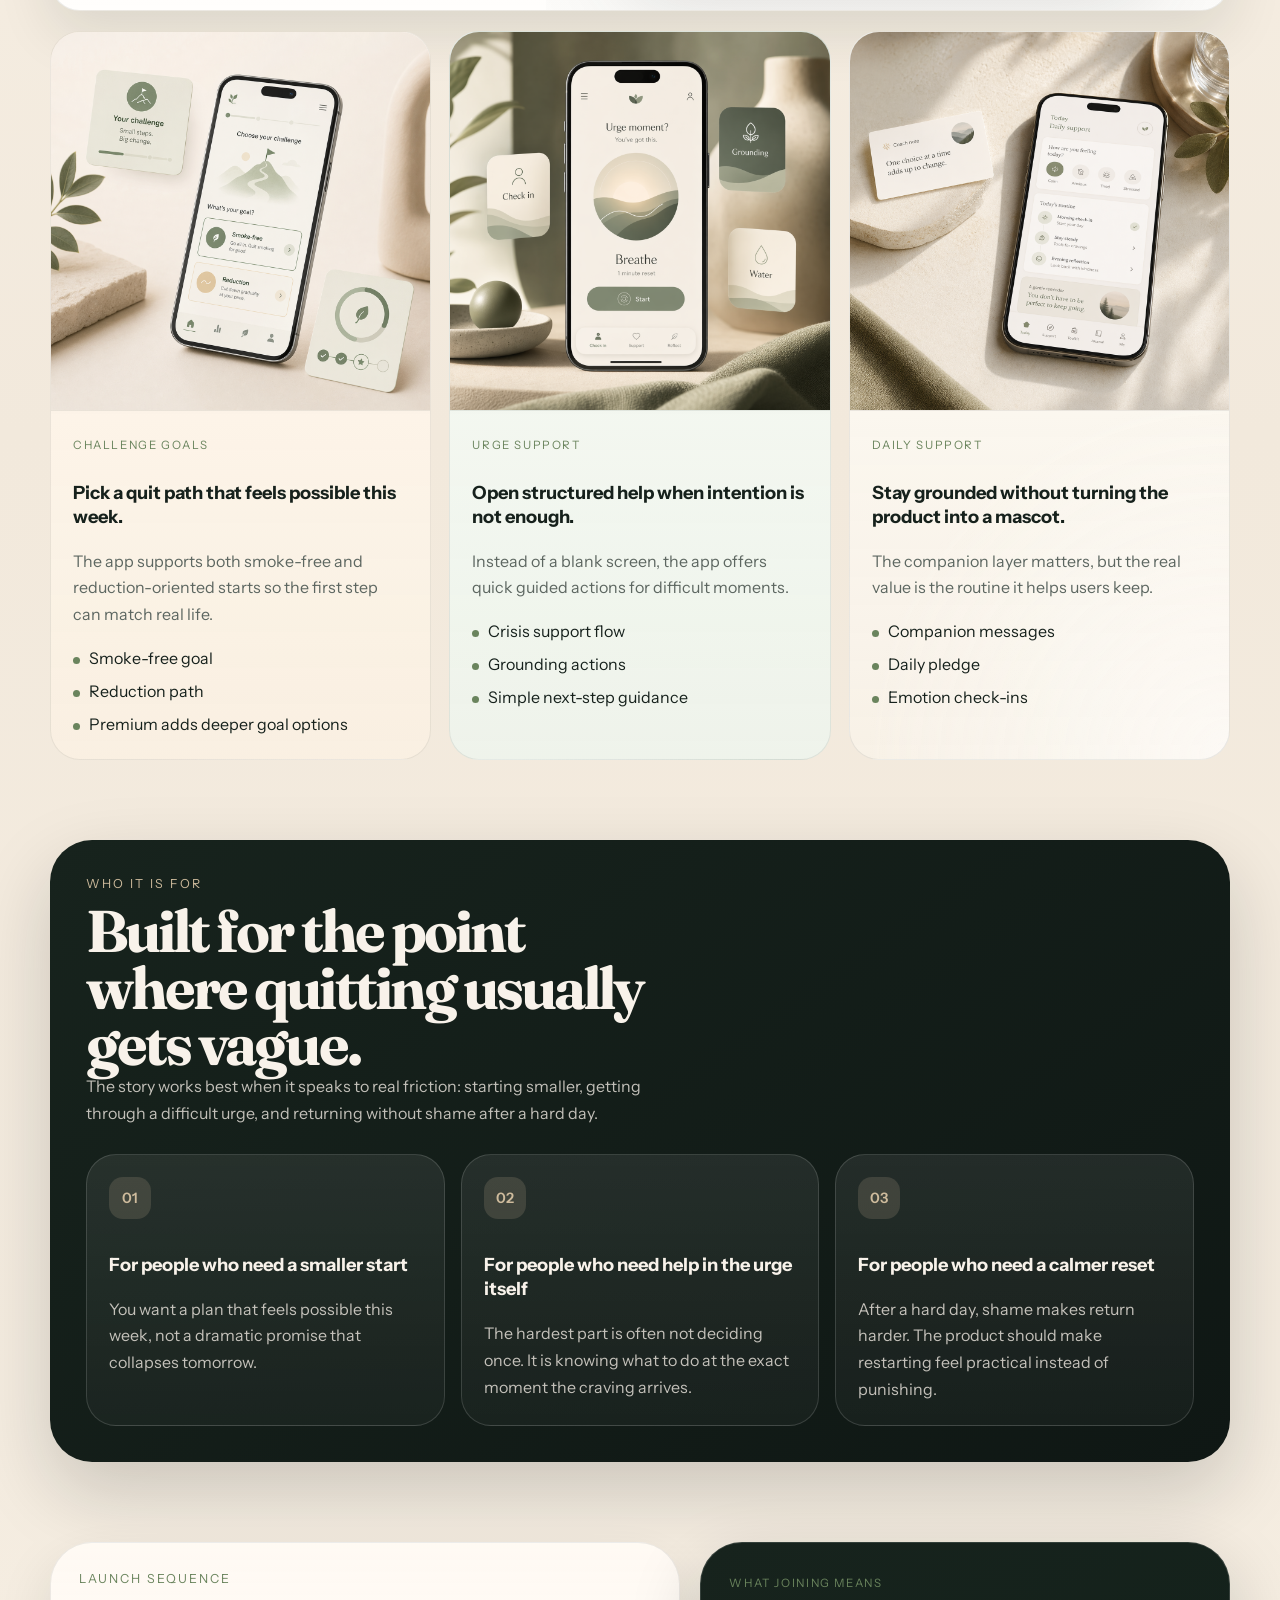
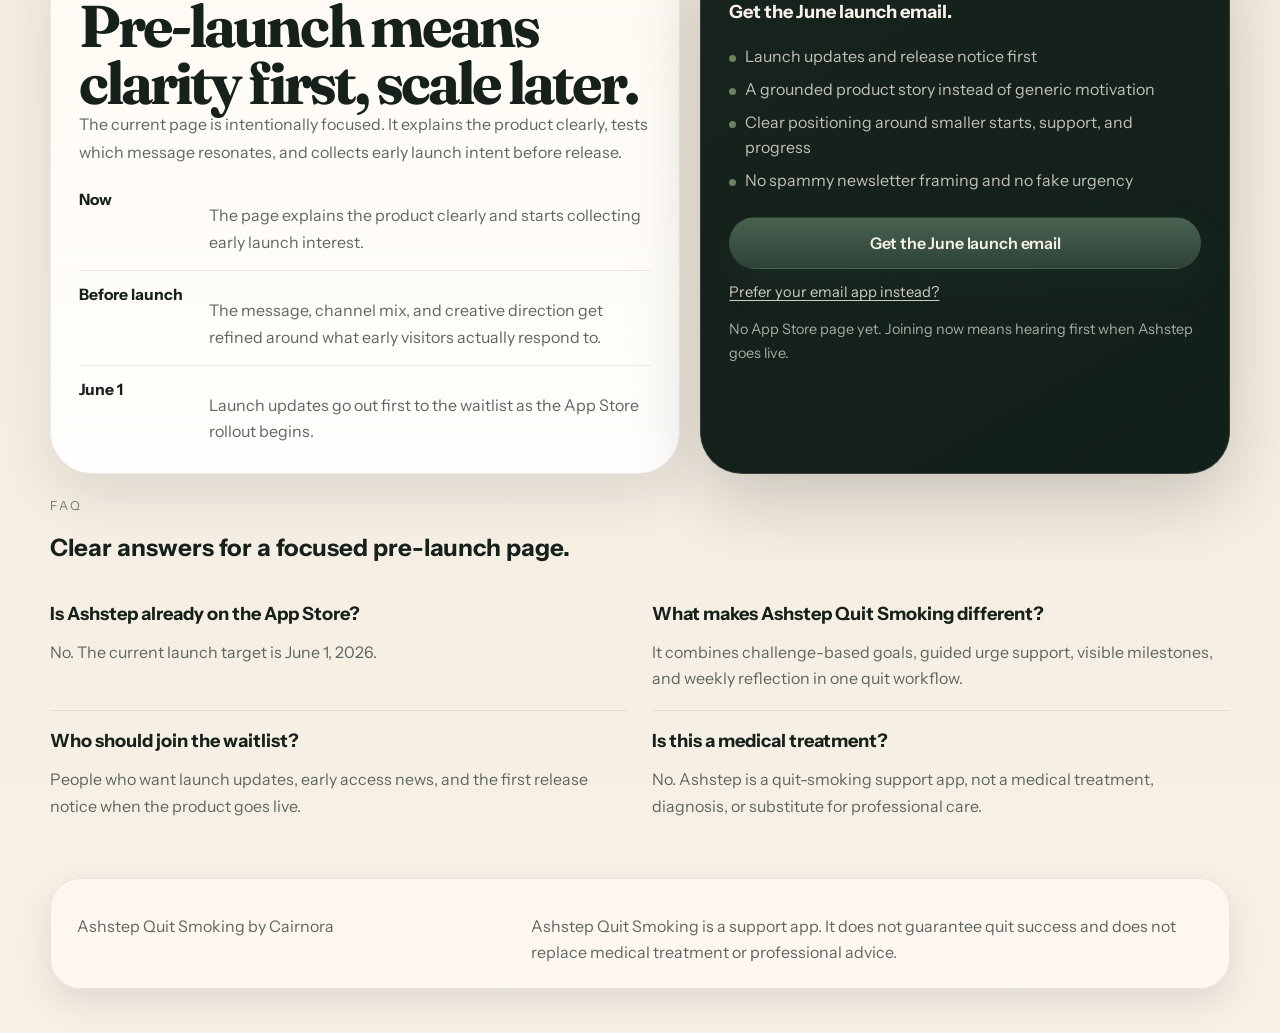
==== commit 0d37fa9d: "Revert "Merge remote-tracking branch 'origin/main'" This reverts commit 7aa0bf5604a1ed9fb8eaea935448" ====
--- a/ashstep/index.html
+++ b/ashstep/index.html
@@ -9,19 +9,19 @@
       href="https://fonts.googleapis.com/css2?family=Fraunces:wght@600;700&family=Instrument+Sans:wght@400;500;600;700&display=swap"
       rel="stylesheet"
     />
-    <script type="module" crossorigin src="/company/assets/ashstep-CGVzBDWn.js"></script>
-    <link rel="modulepreload" crossorigin href="/company/assets/styles-D0ENMU5Y.js">
-    <link rel="stylesheet" crossorigin href="/company/assets/styles-CVERHpZ9.css">
-  <!--wiqn1p--><meta name="description" content="Ashstep is an upcoming quit-smoking support app built around smaller starts, guided hard-moment support, visible progress, and weekly reflection. Launching June 1, 2026."/> <meta property="og:title" content="Ashstep | Pre-launch"/> <meta property="og:description" content="A quit-smoking support app built for smaller starts, hard moments, and visible progress. Join the waitlist before the June 1, 2026 launch."/> <meta property="og:type" content="website"/> <meta property="og:image" content="/company/assets/generated/hero-progress-first-v4.png"/><!----><title>Ashstep | Pre-launch</title>
+    <script type="module" crossorigin src="/assets/styles-02ycsy7k.js"></script>
+    <script type="module" crossorigin src="/assets/main-dyH3XXxI.js"></script>
+    <link rel="stylesheet" crossorigin href="/assets/styles-DCUqroG7.css">
+  <!--wiqn1p--><link rel="canonical" href="https://ashstep.com/apps/quit-smoking/"/> <meta name="description" content="Ashstep Quit Smoking is an upcoming support app built around smaller starts, guided hard-moment support, visible progress, and weekly reflection. Launching June 1, 2026."/> <meta property="og:title" content="Ashstep Quit Smoking | Pre-launch"/> <meta property="og:description" content="A quit-smoking support app built for smaller starts, hard moments, and visible progress. Join the waitlist before the June 1, 2026 launch."/> <meta property="og:type" content="website"/> <meta property="og:url" content="https://ashstep.com/apps/quit-smoking/"/> <meta property="og:image" content="/assets/generated/hero-progress-first-v4.png"/><!----><title>Ashstep Quit Smoking | Pre-launch</title>
   </head>
   <body>
-    <div id="app"><!--[--><div class="page-aura page-aura-one" aria-hidden="true"></div> <div class="page-aura page-aura-two" aria-hidden="true"></div> <header class="topbar"><div class="page-shell topbar-inner"><a class="brand-lockup" href="/company/ashstep/" data-track-id="brand_lockup" data-track-label="Ashstep brand lockup"><img src="/company/assets/ashstep-avatar.png" alt="Ashstep logo"/> <div class="brand-copy"><strong>Ashstep</strong> <span>Ashstep by Cairnora</span></div></a> <nav class="topbar-nav" aria-label="Ashstep sections"><a href="#product" data-track-id="nav_product">Product</a> <a href="#fit" data-track-id="nav_audience">Audience</a> <a href="#launch" data-track-id="nav_launch">Launch</a> <a href="#faq" data-track-id="nav_faq">FAQ</a></nav> <a class="button button-primary" href="#hero-signup" data-track-id="topbar_launch_email">Get the June launch email</a></div></header> <main class="ashstep-page"><section class="hero" id="hero"><div class="page-shell hero-shell"><div class="hero-copy"><div class="hero-kicker-row"><span class="hero-label">Pre-launch</span> <span class="hero-meta">Launching June 1, 2026</span></div> <h1>A steadier way to quit. <span>One practical day at a time.</span></h1> <p class="hero-lede">Ashstep is an upcoming quit-smoking support app built around challenge goals, guided
-          hard-moment support, visible progress, and weekly reflection.</p> <form class="hero-form" id="hero-signup" data-track-id="hero_waitlist_form" data-track-manual="true"><div class="hero-form-head"><strong>Get the June launch email.</strong> <span>Right now this opens a short email to the launch inbox.</span></div> <div class="hero-input-group"><label class="visually-hidden" for="waitlist-email">Email</label> <input id="waitlist-email" name="email" type="email" placeholder="you@example.com" autocomplete="email" value=""/> <button class="button button-primary" type="submit" data-track-id="hero_waitlist_submit" data-track-manual="true">Get the June launch email</button></div> <div class="hero-form-note"><span>June 1 target</span> <span>No App Store page yet</span> <span>Launch updates only</span></div></form> <p class="hero-note">Quit-smoking support app, not medical treatment.</p></div> <div class="hero-stage" aria-hidden="true"><figure class="hero-figure"><img src="/company/assets/generated/hero-progress-first-v4.png" alt="Ashstep progress-first landing mockup"/></figure> <div class="hero-stage-badge hero-stage-badge-top"><small>Challenge setup</small> <strong>Smoke-free or reduction goals should both feel like valid starts.</strong></div></div></div></section> <section class="section proof-section" id="product"><div class="page-shell proof-shell"><div class="proof-header"><p class="section-eyebrow">What actually makes it useful</p> <h2>Built like a routine, not a lecture.</h2> <p class="section-lede">Ashstep does not lead with guilt, scare tactics, or generic inspiration. The value is a
+    <div id="app"><!--[--><div class="page-aura page-aura-one" aria-hidden="true"></div> <div class="page-aura page-aura-two" aria-hidden="true"></div> <header class="topbar" data-track-section="topbar" data-track-title="Ashstep top navigation"><div class="page-shell topbar-inner"><a class="brand-lockup" href="/" data-track-id="brand_lockup" data-track-event="brand_click" data-track-label="Ashstep brand lockup"><img src="/assets/ashstep-avatar.png" alt="Ashstep logo"/> <div class="brand-copy"><strong>Ashstep</strong> <span>Quit Smoking</span></div></a> <nav class="topbar-nav" aria-label="Ashstep sections"><a href="#product" data-track-id="nav_product">Product</a> <a href="#fit" data-track-id="nav_audience">Audience</a> <a href="#launch" data-track-id="nav_launch">Launch</a> <a href="#faq" data-track-id="nav_faq">FAQ</a></nav> <a class="button button-primary" href="/apps/quit-smoking/" data-track-id="topbar_product_home" data-track-event="product_navigation_click">Product page</a> <a class="button button-secondary-light" href="#hero-signup" data-track-id="topbar_launch_email" data-track-event="waitlist_cta_click">Get the June launch email</a></div></header> <main class="ashstep-page"><section class="hero" id="hero" data-track-section="hero" data-track-title="Ashstep Quit Smoking hero"><div class="page-shell hero-shell"><div class="hero-copy"><div class="hero-kicker-row"><span class="hero-label">Pre-launch</span> <span class="hero-meta">Launching June 1, 2026</span></div> <h1>A steadier way to quit. <span>One practical day at a time.</span></h1> <p class="hero-lede">Ashstep Quit Smoking is an upcoming support app built around challenge goals, guided
+          hard-moment support, visible progress, and weekly reflection.</p> <form class="hero-form" id="hero-signup" data-track-id="hero_waitlist_form" data-track-manual="true"><div class="hero-form-head"><strong>Get the June launch email.</strong> <span>Right now this opens a short email to the launch inbox.</span></div> <div class="hero-input-group"><label class="visually-hidden" for="waitlist-email">Email</label> <input id="waitlist-email" name="email" type="email" data-track-id="waitlist_email" placeholder="you@example.com" autocomplete="email" value=""/> <button class="button button-primary" type="submit" data-track-id="hero_waitlist_submit" data-track-manual="true">Get the June launch email</button></div> <div class="hero-form-note"><span>June 1 target</span> <span>No App Store page yet</span> <span>Launch updates only</span></div></form> <p class="hero-note">Quit-smoking support app, not medical treatment.</p></div> <div class="hero-stage" aria-hidden="true"><figure class="hero-figure" data-track-impression="hero_media_view" data-track-id="ashstep_hero_progress_preview" data-track-type="hero_media" data-track-label="Ashstep progress-first landing mockup"><img src="/assets/generated/hero-progress-first-v4.png" alt="Ashstep progress-first landing mockup"/></figure> <div class="hero-stage-badge hero-stage-badge-top" data-track-impression="message_card_view" data-track-id="hero_challenge_setup_badge" data-track-type="message_card" data-track-label="Challenge setup"><small>Challenge setup</small> <strong>Smoke-free or reduction goals should both feel like valid starts.</strong></div></div></div></section> <section class="section proof-section" id="product" data-track-section="product" data-track-title="Product proof"><div class="page-shell proof-shell"><div class="proof-header"><p class="section-eyebrow">What actually makes it useful</p> <h2>Built like a routine, not a lecture.</h2> <p class="section-lede">Ashstep does not lead with guilt, scare tactics, or generic inspiration. The value is a
           steadier quit workflow: what to do today, what to do in the hard moment, and how to see
-          momentum over time.</p></div> <article class="proof-showcase proof-showcase-main"><div class="proof-showcase-copy"><small>Progress + weekly reflection</small> <h3>See movement across the week instead of guessing from mood alone.</h3> <p>Recovery checkpoints, saved money, streaks, badges, and weekly summaries make the
-            product feel practical and grounded.</p> <ul class="proof-tags"><li>Weekly report</li> <li>Recovery milestones</li> <li>Saved money</li> <li>Visible momentum</li></ul></div> <figure class="proof-figure proof-figure-main"><img src="/company/assets/generated/proof-recovery-generated-v1.png" alt="Generated Ashstep progress and weekly reflection visual"/></figure></article> <div class="proof-card-grid"><!--[--><article class="proof-card proof-card-challenge"><div class="proof-card-inner"><figure class="proof-card-media proof-card-media-challenge"><img src="/company/assets/generated/proof-challenge-generated-v2-source.png" alt="Ashstep challenge goals marketing mockup"/></figure> <div class="proof-card-copy"><small>Challenge goals</small> <h3>Pick a quit path that feels possible this week.</h3> <p>The app supports both smoke-free and reduction-oriented starts so the first step can match real life.</p> <ul class="proof-points"><!--[--><li>Smoke-free goal</li><li>Reduction path</li><li>Premium adds deeper goal options</li><!--]--></ul></div></div></article><article class="proof-card proof-card-crisis"><div class="proof-card-inner"><figure class="proof-card-media proof-card-media-crisis"><img src="/company/assets/generated/proof-crisis-generated-v2-source.png" alt="Ashstep urge support marketing mockup"/></figure> <div class="proof-card-copy"><small>Urge support</small> <h3>Open structured help when intention is not enough.</h3> <p>Instead of a blank screen, the app offers quick guided actions for difficult moments.</p> <ul class="proof-points"><!--[--><li>Crisis support flow</li><li>Grounding actions</li><li>Simple next-step guidance</li><!--]--></ul></div></div></article><article class="proof-card proof-card-companion"><div class="proof-card-inner"><figure class="proof-card-media proof-card-media-companion"><img src="/company/assets/generated/proof-companion-generated-v2-source.png" alt="Ashstep daily support marketing mockup"/></figure> <div class="proof-card-copy"><small>Daily support</small> <h3>Stay grounded without turning the product into a mascot.</h3> <p>The companion layer matters, but the real value is the routine it helps users keep.</p> <ul class="proof-points"><!--[--><li>Companion messages</li><li>Daily pledge</li><li>Emotion check-ins</li><!--]--></ul></div></div></article><!--]--></div></div></section> <section class="section fit-section" id="fit"><div class="page-shell fit-shell"><div class="fit-header"><p class="section-eyebrow section-eyebrow-light">Who it is for</p> <h2>Built for the point where quitting usually gets vague.</h2> <p class="section-lede section-lede-light">The story works best when it speaks to real friction: starting smaller, getting through a
-          difficult urge, and returning without shame after a hard day.</p></div> <div class="fit-grid"><!--[--><article class="fit-card"><span class="fit-index">01</span> <h3>For people who need a smaller start</h3> <p>You want a plan that feels possible this week, not a dramatic promise that collapses tomorrow.</p></article><article class="fit-card"><span class="fit-index">02</span> <h3>For people who need help in the urge itself</h3> <p>The hardest part is often not deciding once. It is knowing what to do at the exact moment the craving arrives.</p></article><article class="fit-card"><span class="fit-index">03</span> <h3>For people who need a calmer reset</h3> <p>After a hard day, shame makes return harder. The product should make restarting feel practical instead of punishing.</p></article><!--]--></div></div></section> <section class="section launch-section" id="launch"><div class="page-shell launch-shell"><article class="launch-copy"><p class="section-eyebrow">Launch sequence</p> <h2>Pre-launch means clarity first, scale later.</h2> <p class="section-lede">The current page is intentionally focused. It explains the product clearly, tests which
-          message resonates, and collects early launch intent before release.</p> <div class="launch-steps"><!--[--><div class="launch-step"><strong>Now</strong> <span>The page explains the product clearly and starts collecting early launch interest.</span></div><div class="launch-step"><strong>Before launch</strong> <span>The message, channel mix, and creative direction get refined around what early visitors actually respond to.</span></div><div class="launch-step"><strong>June 1</strong> <span>Launch updates go out first to the waitlist as the App Store rollout begins.</span></div><!--]--></div></article> <aside class="launch-panel"><small>What joining means</small> <h3>Get the June launch email.</h3> <ul class="launch-list"><!--[--><li>Launch updates and release notice first</li><li>A grounded product story instead of generic motivation</li><li>Clear positioning around smaller starts, support, and progress</li><li>No spammy newsletter framing and no fake urgency</li><!--]--></ul> <div class="launch-actions"><a class="button button-primary" href="#hero-signup" data-track-id="launch_panel_launch_email">Get the June launch email</a></div> <a class="launch-link" href="mailto:ashstep%40gmail.com?subject=Ashstep%20waitlist&amp;body=Please%20add%20me%20to%20the%20Ashstep%20launch%20updates%20list.%0A%0AName%3A%0AEmail%3A%20%0A%0AI%20want%20to%20hear%20about%20the%20June%201%20launch." data-track-id="launch_panel_mailto" data-track-manual="true">Prefer your email app instead?</a> <p class="launch-panel-note">No App Store page yet. Joining now means hearing first when Ashstep goes live.</p></aside></div> <div class="page-shell faq-shell" id="faq"><div class="section-copy"><p class="section-eyebrow">FAQ</p> <h2>Clear answers for a focused pre-launch page.</h2></div> <div class="faq-grid"><!--[--><article class="faq-item"><strong>Is Ashstep already on the App Store?</strong> <p>No. The current launch target is June 1, 2026.</p></article><article class="faq-item"><strong>What makes the app different?</strong> <p>It combines challenge-based goals, guided urge support, visible milestones, and weekly reflection in one quit workflow.</p></article><article class="faq-item"><strong>Who should join the waitlist?</strong> <p>People who want launch updates, early access news, and the first release notice when the product goes live.</p></article><article class="faq-item"><strong>Is this a medical treatment?</strong> <p>No. Ashstep is a quit-smoking support app, not a medical treatment, diagnosis, or substitute for professional care.</p></article><!--]--></div></div></section></main> <footer class="site-footer"><div class="page-shell footer-card"><p>Ashstep by Cairnora</p> <p>Ashstep is a quit-smoking support app. It does not guarantee quit success and does not
+          momentum over time.</p></div> <article class="proof-showcase proof-showcase-main" data-track-impression="feature_card_view" data-track-id="progress_weekly_reflection" data-track-type="feature_card" data-track-label="Progress and weekly reflection" data-track-index="1"><div class="proof-showcase-copy"><small>Progress + weekly reflection</small> <h3>See movement across the week instead of guessing from mood alone.</h3> <p>Recovery checkpoints, saved money, streaks, badges, and weekly summaries make the
+            product feel practical and grounded.</p> <ul class="proof-tags"><li>Weekly report</li> <li>Recovery milestones</li> <li>Saved money</li> <li>Visible momentum</li></ul></div> <figure class="proof-figure proof-figure-main"><img src="/assets/generated/proof-recovery-generated-v1.png" alt="Generated Ashstep progress and weekly reflection visual"/></figure></article> <div class="proof-card-grid"><!--[--><article class="proof-card proof-card-challenge" data-track-impression="feature_card_view" data-track-id="challenge_goals" data-track-type="feature_card" data-track-label="Challenge goals" data-track-index="2"><div class="proof-card-inner"><figure class="proof-card-media proof-card-media-challenge"><img src="/assets/generated/proof-challenge-generated-v2-source.png" alt="Ashstep challenge goals marketing mockup"/></figure> <div class="proof-card-copy"><small>Challenge goals</small> <h3>Pick a quit path that feels possible this week.</h3> <p>The app supports both smoke-free and reduction-oriented starts so the first step can match real life.</p> <ul class="proof-points"><!--[--><li>Smoke-free goal</li><li>Reduction path</li><li>Premium adds deeper goal options</li><!--]--></ul></div></div></article><article class="proof-card proof-card-crisis" data-track-impression="feature_card_view" data-track-id="urge_support" data-track-type="feature_card" data-track-label="Urge support" data-track-index="3"><div class="proof-card-inner"><figure class="proof-card-media proof-card-media-crisis"><img src="/assets/generated/proof-crisis-generated-v2-source.png" alt="Ashstep urge support marketing mockup"/></figure> <div class="proof-card-copy"><small>Urge support</small> <h3>Open structured help when intention is not enough.</h3> <p>Instead of a blank screen, the app offers quick guided actions for difficult moments.</p> <ul class="proof-points"><!--[--><li>Crisis support flow</li><li>Grounding actions</li><li>Simple next-step guidance</li><!--]--></ul></div></div></article><article class="proof-card proof-card-companion" data-track-impression="feature_card_view" data-track-id="daily_support" data-track-type="feature_card" data-track-label="Daily support" data-track-index="4"><div class="proof-card-inner"><figure class="proof-card-media proof-card-media-companion"><img src="/assets/generated/proof-companion-generated-v2-source.png" alt="Ashstep daily support marketing mockup"/></figure> <div class="proof-card-copy"><small>Daily support</small> <h3>Stay grounded without turning the product into a mascot.</h3> <p>The companion layer matters, but the real value is the routine it helps users keep.</p> <ul class="proof-points"><!--[--><li>Companion messages</li><li>Daily pledge</li><li>Emotion check-ins</li><!--]--></ul></div></div></article><!--]--></div></div></section> <section class="section fit-section" id="fit" data-track-section="fit" data-track-title="Audience fit"><div class="page-shell fit-shell"><div class="fit-header"><p class="section-eyebrow section-eyebrow-light">Who it is for</p> <h2>Built for the point where quitting usually gets vague.</h2> <p class="section-lede section-lede-light">The story works best when it speaks to real friction: starting smaller, getting through a
+          difficult urge, and returning without shame after a hard day.</p></div> <div class="fit-grid"><!--[--><article class="fit-card" data-track-impression="audience_card_view" data-track-id="smaller_start" data-track-type="audience_card" data-track-label="For people who need a smaller start" data-track-index="1"><span class="fit-index">01</span> <h3>For people who need a smaller start</h3> <p>You want a plan that feels possible this week, not a dramatic promise that collapses tomorrow.</p></article><article class="fit-card" data-track-impression="audience_card_view" data-track-id="urge_moment" data-track-type="audience_card" data-track-label="For people who need help in the urge itself" data-track-index="2"><span class="fit-index">02</span> <h3>For people who need help in the urge itself</h3> <p>The hardest part is often not deciding once. It is knowing what to do at the exact moment the craving arrives.</p></article><article class="fit-card" data-track-impression="audience_card_view" data-track-id="calmer_reset" data-track-type="audience_card" data-track-label="For people who need a calmer reset" data-track-index="3"><span class="fit-index">03</span> <h3>For people who need a calmer reset</h3> <p>After a hard day, shame makes return harder. The product should make restarting feel practical instead of punishing.</p></article><!--]--></div></div></section> <section class="section launch-section" id="launch" data-track-section="launch" data-track-title="Launch sequence"><div class="page-shell launch-shell"><article class="launch-copy"><p class="section-eyebrow">Launch sequence</p> <h2>Pre-launch means clarity first, scale later.</h2> <p class="section-lede">The current page is intentionally focused. It explains the product clearly, tests which
+          message resonates, and collects early launch intent before release.</p> <div class="launch-steps"><!--[--><div class="launch-step" data-track-impression="launch_step_view" data-track-id="current_page" data-track-type="launch_step" data-track-label="Now" data-track-index="1"><strong>Now</strong> <span>The page explains the product clearly and starts collecting early launch interest.</span></div><div class="launch-step" data-track-impression="launch_step_view" data-track-id="message_refinement" data-track-type="launch_step" data-track-label="Before launch" data-track-index="2"><strong>Before launch</strong> <span>The message, channel mix, and creative direction get refined around what early visitors actually respond to.</span></div><div class="launch-step" data-track-impression="launch_step_view" data-track-id="launch_updates" data-track-type="launch_step" data-track-label="June 1" data-track-index="3"><strong>June 1</strong> <span>Launch updates go out first to the waitlist as the App Store rollout begins.</span></div><!--]--></div></article> <aside class="launch-panel" data-track-impression="waitlist_panel_view" data-track-id="launch_waitlist_panel" data-track-type="waitlist_panel" data-track-label="Get the June launch email"><small>What joining means</small> <h3>Get the June launch email.</h3> <ul class="launch-list"><!--[--><li>Launch updates and release notice first</li><li>A grounded product story instead of generic motivation</li><li>Clear positioning around smaller starts, support, and progress</li><li>No spammy newsletter framing and no fake urgency</li><!--]--></ul> <div class="launch-actions"><a class="button button-primary" href="#hero-signup" data-track-id="launch_panel_launch_email" data-track-event="waitlist_cta_click">Get the June launch email</a></div> <a class="launch-link" href="mailto:ashstep%40gmail.com?subject=Ashstep%20waitlist&amp;body=Please%20add%20me%20to%20the%20Ashstep%20launch%20updates%20list.%0A%0AName%3A%0AEmail%3A%20%0A%0AI%20want%20to%20hear%20about%20the%20June%201%20launch." data-track-id="launch_panel_mailto" data-track-manual="true">Prefer your email app instead?</a> <p class="launch-panel-note">No App Store page yet. Joining now means hearing first when Ashstep goes live.</p></aside></div> <div class="page-shell faq-shell" id="faq" data-track-section="faq" data-track-title="FAQ"><div class="section-copy"><p class="section-eyebrow">FAQ</p> <h2>Clear answers for a focused pre-launch page.</h2></div> <div class="faq-grid"><!--[--><article class="faq-item" data-track-impression="faq_item_view" data-track-id="app_store_status" data-track-type="faq_item" data-track-label="Is Ashstep already on the App Store?" data-track-index="1"><strong>Is Ashstep already on the App Store?</strong> <p>No. The current launch target is June 1, 2026.</p></article><article class="faq-item" data-track-impression="faq_item_view" data-track-id="differentiator" data-track-type="faq_item" data-track-label="What makes Ashstep Quit Smoking different?" data-track-index="2"><strong>What makes Ashstep Quit Smoking different?</strong> <p>It combines challenge-based goals, guided urge support, visible milestones, and weekly reflection in one quit workflow.</p></article><article class="faq-item" data-track-impression="faq_item_view" data-track-id="waitlist_fit" data-track-type="faq_item" data-track-label="Who should join the waitlist?" data-track-index="3"><strong>Who should join the waitlist?</strong> <p>People who want launch updates, early access news, and the first release notice when the product goes live.</p></article><article class="faq-item" data-track-impression="faq_item_view" data-track-id="medical_boundary" data-track-type="faq_item" data-track-label="Is this a medical treatment?" data-track-index="4"><strong>Is this a medical treatment?</strong> <p>No. Ashstep is a quit-smoking support app, not a medical treatment, diagnosis, or substitute for professional care.</p></article><!--]--></div></div></section></main> <footer class="site-footer" data-track-section="footer" data-track-title="Site footer"><div class="page-shell footer-card"><p>Ashstep Quit Smoking by Cairnora</p> <p>Ashstep Quit Smoking is a support app. It does not guarantee quit success and does not
       replace medical treatment or professional advice.</p></div></footer><!--]--></div>
   </body>
 </html>
--- a/assets/styles-DCUqroG7.css
+++ b/assets/styles-DCUqroG7.css
@@ -0,0 +1 @@
+:root{--bg:#f8f2e8;--bg-soft:#efe5d7;--bg-deep:#16211d;--bg-deep-soft:#23312b;--surface:#fffbf5d6;--surface-strong:#fffaf3;--surface-soft:#ffffff9e;--surface-dark:#141d19db;--text:#16211c;--text-light:#f8f2ea;--muted:#5d6761;--muted-light:#f8f2eac2;--line:#16211c14;--line-strong:#16211c24;--line-light:#ffffff24;--sage:#6a845d;--sage-deep:#3e5647;--warm:#d7c2a3;--shadow-xl:0 34px 88px #16211c24;--shadow-lg:0 22px 56px #16211c1c;--shadow-md:0 14px 32px #16211c1a;--radius-xl:42px;--radius-lg:30px;--radius-md:22px;--max-width:1180px;--headline:"Fraunces", "Times New Roman", serif;--body:"Instrument Sans", "Helvetica Neue", sans-serif}*{box-sizing:border-box}html{scroll-behavior:smooth}body{font-family:var(--body);color:var(--text);background:radial-gradient(circle at 0 0,#6a845d29,#0000 18%),radial-gradient(circle at 100% 8%,#d7c2a338,#0000 18%),linear-gradient(#fcf7ef 0%,#f2e9dc 48%,#f7f0e5 100%);margin:0;overflow-x:hidden}body:before{content:"";pointer-events:none;opacity:.44;background-image:linear-gradient(#16211c08 1px,#0000 1px),linear-gradient(90deg,#16211c08 1px,#0000 1px);background-size:88px 88px;position:fixed;inset:0;-webkit-mask-image:linear-gradient(#0006,#0000 78%);mask-image:linear-gradient(#0006,#0000 78%)}img{max-width:100%;display:block}a{color:inherit;text-decoration:none}code{font-family:ui-monospace,SFMono-Regular,SF Mono,Consolas,monospace}.visually-hidden{clip:rect(0, 0, 0, 0);white-space:nowrap;border:0;width:1px;height:1px;margin:-1px;padding:0;position:absolute;overflow:hidden}.page-aura{pointer-events:none;filter:blur(92px);opacity:.62;z-index:0;position:fixed}.page-aura-one{background:#6a845d2e;width:280px;height:280px;top:80px;left:-30px}.page-aura-two{background:#d7c2a33d;width:380px;height:380px;top:420px;right:-86px}.root-page{z-index:1;min-height:100vh;position:relative}.eyebrow{color:var(--sage);letter-spacing:.18em;text-transform:uppercase;margin:0 0 16px;font-size:12px}.root-hero{align-items:center;min-height:min(760px,92vh);padding:48px 0 34px;display:grid}.root-hero-shell{grid-template-columns:minmax(0,.92fr) minmax(320px,.78fr);align-items:center;gap:38px;display:grid}.root-copy{max-width:44rem}.root-copy h1{font-family:var(--headline);letter-spacing:-.05em;margin:0;font-size:clamp(3.2rem,7vw,6.2rem);line-height:.88}.root-copy p{max-width:37rem;color:var(--muted);margin:24px 0 0;font-size:1.08rem;line-height:1.72}.root-actions{flex-wrap:wrap;gap:12px;margin-top:28px;display:flex}.root-hero-media{aspect-ratio:4/5;box-shadow:var(--shadow-xl);background:radial-gradient(circle at 80% 0,#d7c2a333,#0000 28%),#fff6;border:1px solid #ffffff80;border-radius:36px;margin:0;position:relative;overflow:hidden}.root-hero-media img{object-fit:contain;width:100%;height:100%;padding:24px}.root-products{padding:24px 0 70px}.root-section-head{gap:10px;max-width:42rem;margin-bottom:20px;display:grid}.root-section-head h2{font-family:var(--headline);letter-spacing:-.05em;margin:0;font-size:clamp(2.2rem,4.4vw,4rem);line-height:.96}.product-family-grid{grid-template-columns:repeat(3,minmax(0,1fr));gap:16px;display:grid}.product-family-card{border:1px solid var(--line);border-radius:var(--radius-lg);background:linear-gradient(180deg, #fffaf3e6, #ffffffb8), var(--surface-strong);min-height:100%;box-shadow:var(--shadow-lg);grid-template-rows:auto 1fr;display:grid;overflow:hidden}.product-family-card figure{background:#ffffff6b;height:190px;margin:0;overflow:hidden}.product-family-card figure img{object-fit:cover;width:100%;height:100%}.product-family-card>div{align-content:start;gap:12px;padding:18px;display:grid}.product-card-meta{color:var(--sage);letter-spacing:.1em;text-transform:uppercase;justify-content:space-between;gap:10px;font-size:.74rem;display:flex}.product-family-card h3{margin:0;font-size:1.24rem;line-height:1.24}.product-family-card p{color:var(--muted);margin:0;line-height:1.6}.product-card-link,.product-card-soon{color:var(--sage-deep);align-self:end;margin-top:4px;font-weight:700}.button{min-height:52px;font:inherit;letter-spacing:-.01em;cursor:pointer;border:1px solid #0000;border-radius:999px;justify-content:center;align-items:center;gap:10px;padding:0 22px;font-weight:600;transition:transform .18s,box-shadow .18s,border-color .18s,background-color .18s,color .18s;display:inline-flex}.button:hover{transform:translateY(-1px)}.button-primary{color:var(--text-light);background:linear-gradient(#486250 0%,#2e4238 100%);box-shadow:0 14px 34px #2e42383d}.button-secondary{color:var(--text-light);border-color:var(--line-light);background:#ffffff14}.button-secondary:hover{box-shadow:0 12px 26px #16211c24}.button-secondary-light{color:var(--text);border-color:var(--line-strong);background:#ffffffad}.ashstep-page{z-index:1;min-height:100vh;position:relative}.page-shell{width:min(var(--max-width), calc(100% - 40px));margin:0 auto}.topbar{z-index:20;-webkit-backdrop-filter:blur(18px);backdrop-filter:blur(18px);background:#fcf7efc2;border-bottom:1px solid #16211c0f;position:sticky;top:0}.topbar-inner{justify-content:space-between;align-items:center;gap:18px;min-height:78px;display:flex}.brand-lockup{align-items:center;gap:14px;display:flex}.brand-lockup img{width:44px;height:44px;box-shadow:var(--shadow-md);border-radius:14px}.brand-copy{gap:4px;display:grid}.brand-copy strong{font-size:1rem}.brand-copy span{color:var(--muted);font-size:.84rem}.topbar-nav{align-items:center;gap:18px;margin-left:auto;margin-right:6px;display:flex}.topbar-nav a{color:var(--muted);font-size:.95rem}.topbar-nav a:hover{color:var(--text)}.hero{padding:28px 0 24px}.hero-shell{grid-template-columns:minmax(0,1.02fr) minmax(320px,.82fr);align-items:center;gap:32px;display:grid}.hero-copy{max-width:40rem;padding:12px 0 12px 2px}.hero-kicker-row{flex-wrap:wrap;align-items:center;gap:10px;margin-bottom:18px;display:flex}.hero-label{border:1px solid var(--line);min-height:34px;color:var(--sage);letter-spacing:.14em;text-transform:uppercase;background:#ffffff9e;border-radius:999px;align-items:center;padding:0 12px;font-size:.78rem;display:inline-flex}.hero-meta{color:var(--muted);font-size:.92rem}.hero h1{max-width:8.6ch;font-family:var(--headline);letter-spacing:-.05em;margin:0;font-size:clamp(3.2rem,6.2vw,5.65rem);line-height:.9}.hero h1 span{color:var(--sage-deep);display:block}.hero-lede{max-width:34rem;color:var(--muted);margin:24px 0 0;font-size:1.08rem;line-height:1.74}.proof-card small,.proof-showcase-copy small,.launch-panel small{color:var(--sage);letter-spacing:.14em;text-transform:uppercase;margin-bottom:10px;font-size:.72rem;display:inline-block}.proof-card h3,.proof-showcase-copy h3,.fit-card h3,.launch-panel h3,.faq-item strong{font-size:1.14rem;line-height:1.34;display:block}.proof-card p,.proof-showcase-copy p,.fit-card p,.launch-step span,.launch-panel-note,.faq-item p,.footer-card p{color:var(--muted);margin:12px 0 0;line-height:1.68}.hero-form{border:1px solid var(--line);border-radius:var(--radius-lg);max-width:35rem;box-shadow:var(--shadow-lg);background:radial-gradient(circle at 100% 0,#d7c2a329,#0000 24%),linear-gradient(#fffaf3e6,#ffffffc7);margin-top:24px;padding:20px}.hero-form-head{gap:6px;display:grid}.hero-form-head strong{font-size:1rem}.hero-form-head span{color:var(--muted);line-height:1.6}.hero-input-group{grid-template-columns:1fr auto;gap:12px;margin-top:16px;display:grid}.hero-input-group input{border:1px solid var(--line-strong);min-height:54px;color:var(--text);font:inherit;background:#ffffffc7;border-radius:999px;padding:0 16px}.hero-input-group input::placeholder{color:#16211c6b}.hero-input-group input:focus{outline-offset:2px;outline:2px solid #6a845d52}.hero-form-note{flex-wrap:wrap;gap:8px;margin-top:14px;display:flex}.hero-form-note span{border:1px solid var(--line);min-height:34px;color:var(--muted);background:#ffffff9e;border-radius:999px;align-items:center;padding:0 12px;font-size:.84rem;display:inline-flex}.hero-note{color:var(--muted);margin:14px 0 0;font-size:.9rem;line-height:1.66}.hero-stage{aspect-ratio:16/11;width:min(100%,560px);min-height:0;box-shadow:var(--shadow-xl);background:radial-gradient(circle at 100% 8%,#d7c2a329,#0000 22%),linear-gradient(#ffffff8f,#ffffff38);border:1px solid #ffffff85;border-radius:38px;margin-left:auto;position:relative;overflow:hidden}.hero-stage:before{content:"";pointer-events:none;border:1px solid #ffffff70;border-radius:28px;position:absolute;inset:14px}.hero-stage:after{content:"";filter:blur(16px);pointer-events:none;background:radial-gradient(circle,#d7c2a342,#0000 68%);border-radius:50%;width:132px;height:132px;position:absolute;inset:auto auto 22px 22px}.hero-figure{border-radius:30px;margin:0;position:absolute;inset:64px 14px 14px;overflow:hidden;box-shadow:0 24px 52px #16211c24}.hero-figure img{object-fit:contain;object-position:center;width:100%;height:100%;transform:none}.hero-stage-badge{z-index:1;-webkit-backdrop-filter:blur(10px);backdrop-filter:blur(10px);background:#fffaf3c7;border:1px solid #ffffff75;border-radius:20px;width:min(220px,100% - 32px);padding:13px 15px;position:absolute;box-shadow:0 16px 38px #16211c1f}.hero-stage-badge small{color:var(--sage);letter-spacing:.12em;text-transform:uppercase;margin-bottom:7px;font-size:.72rem;display:block}.hero-stage-badge strong{font-size:.88rem;line-height:1.42;display:block}.hero-stage-badge-top{top:18px;left:18px}.section{padding:40px 0}.section-copy{max-width:34rem}.section-eyebrow{color:var(--sage);letter-spacing:.16em;text-transform:uppercase;margin:0 0 12px;font-size:.78rem}.section-eyebrow-light{color:#d7c2a3f0}.proof-header h2,.fit-header h2,.launch-copy h2{font-family:var(--headline);letter-spacing:-.05em;margin:0;font-size:clamp(2.2rem,4.6vw,4rem);line-height:.96}.section-lede{color:var(--muted);margin:0;line-height:1.72}.section-lede-light{color:var(--muted-light)}.proof-shell{gap:20px;display:grid}.proof-header{gap:14px;max-width:44rem;display:grid}.proof-showcase,.proof-card,.faq-card,.footer-card{border:1px solid var(--line);border-radius:var(--radius-lg);background:linear-gradient(180deg, #fffaf3e6, #ffffffb8), var(--surface-strong);box-shadow:var(--shadow-lg)}.proof-showcase{overflow:hidden}.proof-showcase-main{grid-template-columns:minmax(0,.84fr) minmax(0,1.16fr);min-height:420px;display:grid}.proof-showcase-copy{padding:24px}.proof-showcase-copy p{margin-top:12px}.proof-tags{flex-wrap:wrap;gap:10px;margin:18px 0 0;padding:0;list-style:none;display:flex}.proof-tags li{border:1px solid var(--line);min-height:34px;color:var(--text);background:#ffffffad;border-radius:999px;align-items:center;padding:0 12px;font-size:.84rem;display:inline-flex}.proof-figure{background:radial-gradient(circle at 0 0,#6a845d24,#0000 26%),linear-gradient(#16211c05,#16211c03);place-items:center;min-height:280px;margin:0;padding:18px;display:grid;position:relative}.proof-figure:after{content:"";pointer-events:none;border:1px solid #16211c0f;border-radius:22px;position:absolute;inset:16px}.proof-figure img{z-index:1;object-fit:contain;filter:drop-shadow(0 22px 44px #16211c29);width:min(100%,520px);max-height:360px;position:relative}.proof-figure-main{min-height:100%;padding:24px 22px}.proof-figure-main img{max-height:460px}.proof-card-grid{grid-template-columns:repeat(3,minmax(0,1fr));align-items:stretch;gap:18px;display:grid}.proof-card{box-shadow:none;min-height:100%;overflow:hidden}.proof-card-inner{grid-template-rows:auto 1fr;min-height:100%;display:grid}.proof-card-copy{padding:22px}.proof-card-media{aspect-ratio:1;border-bottom:1px solid var(--line);background:radial-gradient(circle at 0 0,#6a845d1c,#0000 24%),linear-gradient(#fffaf4f5,#f7f0e6e6);place-items:center;min-height:0;margin:0;padding:0;display:grid;position:relative;overflow:hidden}.proof-card-media img{object-fit:cover;object-position:center;width:100%;height:100%;display:block;transform:none}.proof-card-challenge{background:radial-gradient(circle at 0 0,#d7c2a32e,#0000 40%),linear-gradient(#fff8effa,#faf0e2e6)}.proof-card-media-challenge{background:linear-gradient(#f7eee2fa,#ece1d2e0)}.proof-card-media-challenge img{object-position:center;transform:none}.proof-card-companion{background:radial-gradient(circle at 100% 100%,#ffffff94,#0000 44%),linear-gradient(#fffcf7fa,#f8f2e8e0)}.proof-card-media-companion{background:radial-gradient(circle at 0 0,#d7c2a324,#0000 28%),linear-gradient(#fffcf7f5,#f5ece0d6)}.proof-card-media-companion img{object-position:center;transform:none}.proof-card-crisis{background:radial-gradient(circle at 100% 0,#6a845d24,#0000 38%),linear-gradient(#f7fbf6fa,#eef4ece6)}.proof-card-media-crisis{background:radial-gradient(circle at 78% 20%,#6a845d2e,#0000 24%),linear-gradient(#f6faf4fa,#ebf2e9e0)}.proof-card-media-crisis img{object-position:center;transform:none}.proof-points,.launch-list{gap:8px;margin:18px 0 0;padding:0;list-style:none;display:grid}.proof-points li,.launch-list li{padding-left:16px;line-height:1.56;position:relative}.proof-points li:before,.launch-list li:before{content:"";background:var(--sage);border-radius:50%;width:7px;height:7px;position:absolute;top:.68em;left:0}.fit-shell{border-radius:var(--radius-xl);color:var(--text-light);background:linear-gradient(145deg,#17231d 0%,#0f1714 100%);padding:36px;box-shadow:0 30px 76px #1018142e}.fit-header{max-width:36rem}.fit-grid{grid-template-columns:repeat(3,minmax(0,1fr));gap:16px;margin-top:26px;display:grid}.fit-card{border:1px solid var(--line-light);border-radius:var(--radius-lg);background:linear-gradient(#ffffff14,#ffffff08);min-height:100%;padding:22px}.fit-card p{color:var(--muted-light)}.fit-index{color:#d7c2a3f0;background:#d7c2a329;border-radius:14px;justify-content:center;align-items:center;min-width:42px;min-height:42px;margin-bottom:16px;font-size:.9rem;font-weight:600;display:inline-flex}.launch-section{padding-bottom:26px}.launch-shell{grid-template-columns:minmax(0,1fr) minmax(320px,.84fr);align-items:stretch;gap:20px;display:grid}.launch-copy{border:1px solid var(--line);border-radius:var(--radius-xl);background:linear-gradient(180deg, #fffaf3e6, #ffffffb8), var(--surface-strong);box-shadow:var(--shadow-lg);padding:28px}.launch-steps{gap:14px;margin-top:24px;display:grid}.launch-step{border-top:1px solid var(--line);grid-template-columns:112px 1fr;gap:18px;padding-top:14px;display:grid}.launch-step:first-child{border-top:0;padding-top:0}.launch-step strong{font-size:.98rem}.launch-panel{border:1px solid var(--line-light);border-radius:var(--radius-xl);color:var(--text-light);background:linear-gradient(150deg,#17231d 0%,#112019 100%);padding:28px;box-shadow:0 26px 72px #10181433}.launch-panel h3{margin-top:0}.launch-list{margin-top:20px}.launch-list li{color:var(--muted-light)}.launch-actions{margin-top:24px;display:grid}.launch-actions .button{width:100%}.launch-link{color:#f8f2ead1;text-underline-offset:3px;margin-top:14px;font-size:.92rem;text-decoration:underline;display:inline-flex}.launch-panel-note{color:#f8f2eaa8;margin-top:16px;font-size:.9rem}.faq-shell{gap:20px;margin-top:24px;display:grid}.faq-grid{grid-template-columns:repeat(2,minmax(0,1fr));gap:0 24px;display:grid}.faq-item{border-top:1px solid var(--line);padding:18px 0}.faq-item:first-child,.faq-item:nth-child(2){border-top:0;padding-top:0}.site-footer{z-index:1;padding:14px 0 44px;position:relative}.footer-card{box-shadow:var(--shadow-md);background:#fffaf3b8;justify-content:space-between;gap:22px;padding:22px 26px;display:flex}.footer-card p:last-child{max-width:42rem}@media (width<=1120px){.root-hero-shell,.hero-shell,.launch-shell,.product-family-grid{grid-template-columns:1fr}.root-hero-media{max-width:560px}.fit-grid,.faq-grid{grid-template-columns:1fr}.proof-card-grid{grid-template-columns:repeat(3,minmax(0,1fr))}.proof-showcase-main{grid-template-columns:1fr}.hero-stage{margin-left:0}}@media (width<=980px){.topbar-nav{display:none}.hero h1{max-width:8.2ch;font-size:clamp(3rem,10vw,5rem)}.hero-stage{aspect-ratio:7/5}.hero-figure img{object-position:center}.proof-card-grid{grid-template-columns:repeat(2,minmax(0,1fr))}}@media (width<=860px){.proof-card-grid{grid-template-columns:1fr}.launch-step{grid-template-columns:1fr;gap:8px}}@media (width<=760px){.page-shell{width:min(var(--max-width), calc(100% - 24px))}.topbar-inner{min-height:70px}.hero-copy{padding-top:4px}.hero-stage,.fit-shell,.launch-copy,.launch-panel,.product-family-card,.root-hero-media{border-radius:30px}.hero-form,.proof-card-copy,.proof-showcase-copy,.fit-card,.faq-card,.footer-card,.launch-copy,.launch-panel{padding:20px}.root-hero{min-height:auto;padding-top:34px}.root-copy h1{font-size:clamp(2.7rem,12vw,4.2rem)}.root-hero-media{aspect-ratio:6/5}.topbar-inner{flex-wrap:wrap;gap:12px;padding:10px 0}.topbar-inner>.button{min-height:42px;padding:0 14px;font-size:.9rem}.hero-input-group{grid-template-columns:1fr}.hero-stage{aspect-ratio:5/4}.hero-figure img{object-position:center}.hero-stage:before{border-radius:24px;inset:14px}.hero-stage-badge{width:auto;margin:14px;position:relative;inset:auto}.hero-stage-badge-top{margin-bottom:0}.footer-card{flex-direction:column}}@media (width<=560px){.hero h1{max-width:7.3ch;font-size:clamp(2.6rem,12vw,4rem)}.hero-lede,.section-lede,.proof-card p,.proof-showcase-copy p,.fit-card p,.launch-step span,.faq-card p{font-size:.98rem;line-height:1.64}.hero-stage{aspect-ratio:6/5}.brand-copy span{display:none}.proof-header h2,.fit-header h2,.launch-copy h2,.root-section-head h2{font-size:clamp(1.9rem,9vw,2.9rem)}}@media (prefers-reduced-motion:reduce){html{scroll-behavior:auto}*,:before,:after{transition:none!important;animation:none!important}}
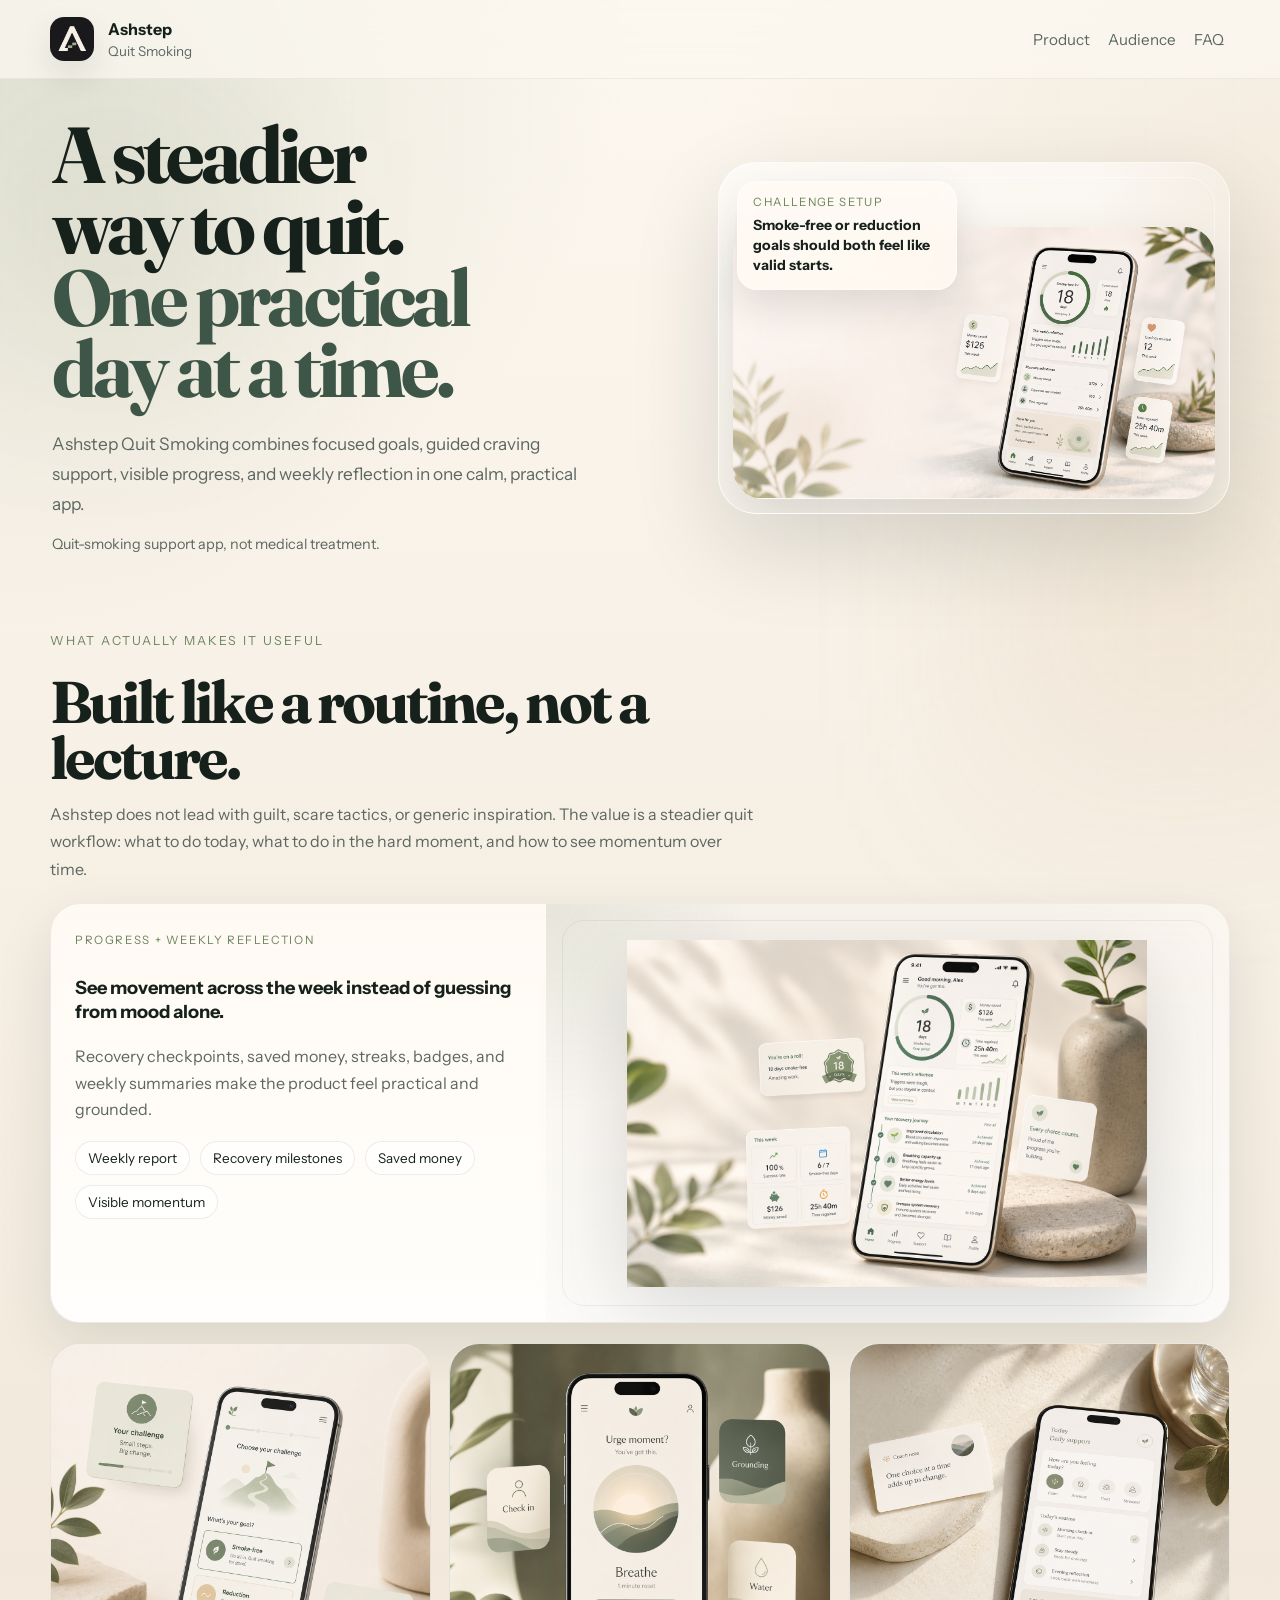
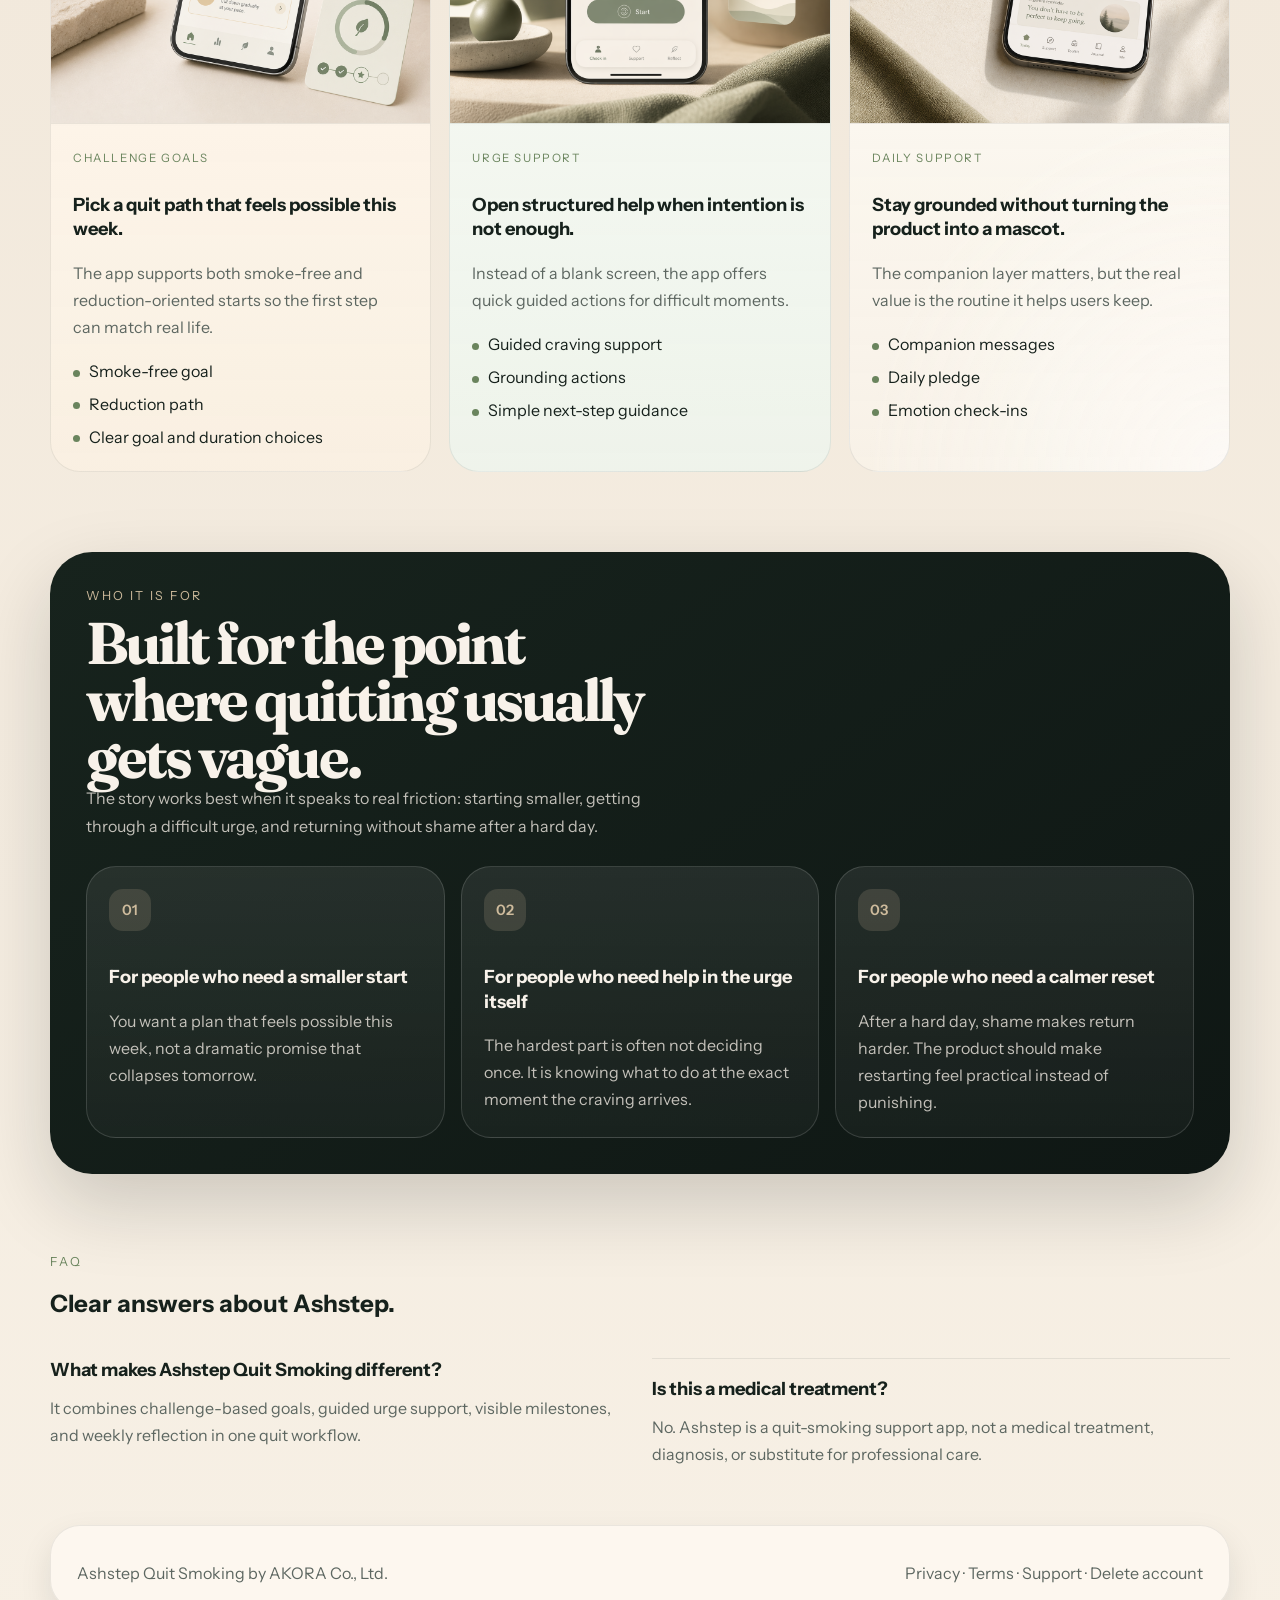
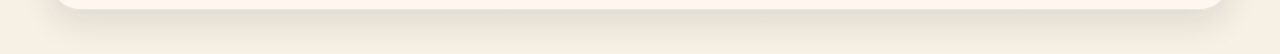
==== commit 71b88e48: "feat(marketing): 금연 앱 소개 페이지 정비" ====
--- a/ashstep/index.html
+++ b/ashstep/index.html
@@ -12,16 +12,21 @@
     <script type="module" crossorigin src="/assets/styles-02ycsy7k.js"></script>
     <script type="module" crossorigin src="/assets/main-dyH3XXxI.js"></script>
     <link rel="stylesheet" crossorigin href="/assets/styles-DCUqroG7.css">
-  <!--wiqn1p--><link rel="canonical" href="https://ashstep.com/apps/quit-smoking/"/> <meta name="description" content="Ashstep Quit Smoking is an upcoming support app built around smaller starts, guided hard-moment support, visible progress, and weekly reflection. Launching June 1, 2026."/> <meta property="og:title" content="Ashstep Quit Smoking | Pre-launch"/> <meta property="og:description" content="A quit-smoking support app built for smaller starts, hard moments, and visible progress. Join the waitlist before the June 1, 2026 launch."/> <meta property="og:type" content="website"/> <meta property="og:url" content="https://ashstep.com/apps/quit-smoking/"/> <meta property="og:image" content="/assets/generated/hero-progress-first-v4.png"/><!----><title>Ashstep Quit Smoking | Pre-launch</title>
+    <link rel="stylesheet" href="/assets/release-refresh.css">
+  <!--wiqn1p--><link rel="canonical" href="https://ashstep.com/apps/quit-smoking/"/> <meta name="description" content="Ashstep Quit Smoking is a practical iPhone app for planning a quit attempt, handling cravings, tracking progress, and reflecting without shame."/> <meta property="og:title" content="Ashstep Quit Smoking | A steadier way to quit"/> <meta property="og:description" content="A practical quit-smoking app for focused challenges, guided craving support, visible progress, and weekly reflection."/> <meta property="og:type" content="website"/> <meta property="og:url" content="https://ashstep.com/apps/quit-smoking/"/> <meta property="og:image" content="/assets/generated/hero-progress-first-v4.png"/><!----><title>Ashstep Quit Smoking | A steadier way to quit</title>
   </head>
   <body>
-    <div id="app"><!--[--><div class="page-aura page-aura-one" aria-hidden="true"></div> <div class="page-aura page-aura-two" aria-hidden="true"></div> <header class="topbar" data-track-section="topbar" data-track-title="Ashstep top navigation"><div class="page-shell topbar-inner"><a class="brand-lockup" href="/" data-track-id="brand_lockup" data-track-event="brand_click" data-track-label="Ashstep brand lockup"><img src="/assets/ashstep-avatar.png" alt="Ashstep logo"/> <div class="brand-copy"><strong>Ashstep</strong> <span>Quit Smoking</span></div></a> <nav class="topbar-nav" aria-label="Ashstep sections"><a href="#product" data-track-id="nav_product">Product</a> <a href="#fit" data-track-id="nav_audience">Audience</a> <a href="#launch" data-track-id="nav_launch">Launch</a> <a href="#faq" data-track-id="nav_faq">FAQ</a></nav> <a class="button button-primary" href="/apps/quit-smoking/" data-track-id="topbar_product_home" data-track-event="product_navigation_click">Product page</a> <a class="button button-secondary-light" href="#hero-signup" data-track-id="topbar_launch_email" data-track-event="waitlist_cta_click">Get the June launch email</a></div></header> <main class="ashstep-page"><section class="hero" id="hero" data-track-section="hero" data-track-title="Ashstep Quit Smoking hero"><div class="page-shell hero-shell"><div class="hero-copy"><div class="hero-kicker-row"><span class="hero-label">Pre-launch</span> <span class="hero-meta">Launching June 1, 2026</span></div> <h1>A steadier way to quit. <span>One practical day at a time.</span></h1> <p class="hero-lede">Ashstep Quit Smoking is an upcoming support app built around challenge goals, guided
-          hard-moment support, visible progress, and weekly reflection.</p> <form class="hero-form" id="hero-signup" data-track-id="hero_waitlist_form" data-track-manual="true"><div class="hero-form-head"><strong>Get the June launch email.</strong> <span>Right now this opens a short email to the launch inbox.</span></div> <div class="hero-input-group"><label class="visually-hidden" for="waitlist-email">Email</label> <input id="waitlist-email" name="email" type="email" data-track-id="waitlist_email" placeholder="you@example.com" autocomplete="email" value=""/> <button class="button button-primary" type="submit" data-track-id="hero_waitlist_submit" data-track-manual="true">Get the June launch email</button></div> <div class="hero-form-note"><span>June 1 target</span> <span>No App Store page yet</span> <span>Launch updates only</span></div></form> <p class="hero-note">Quit-smoking support app, not medical treatment.</p></div> <div class="hero-stage" aria-hidden="true"><figure class="hero-figure" data-track-impression="hero_media_view" data-track-id="ashstep_hero_progress_preview" data-track-type="hero_media" data-track-label="Ashstep progress-first landing mockup"><img src="/assets/generated/hero-progress-first-v4.png" alt="Ashstep progress-first landing mockup"/></figure> <div class="hero-stage-badge hero-stage-badge-top" data-track-impression="message_card_view" data-track-id="hero_challenge_setup_badge" data-track-type="message_card" data-track-label="Challenge setup"><small>Challenge setup</small> <strong>Smoke-free or reduction goals should both feel like valid starts.</strong></div></div></div></section> <section class="section proof-section" id="product" data-track-section="product" data-track-title="Product proof"><div class="page-shell proof-shell"><div class="proof-header"><p class="section-eyebrow">What actually makes it useful</p> <h2>Built like a routine, not a lecture.</h2> <p class="section-lede">Ashstep does not lead with guilt, scare tactics, or generic inspiration. The value is a
+    <div id="app"><!--[--><div class="page-aura page-aura-one" aria-hidden="true"></div> <div class="page-aura page-aura-two" aria-hidden="true"></div> <header class="topbar" data-track-section="topbar" data-track-title="Ashstep top navigation"><div class="page-shell topbar-inner"><a class="brand-lockup" href="/" data-track-id="brand_lockup" data-track-event="brand_click" data-track-label="Ashstep brand lockup"><img src="/assets/ashstep-avatar.png" alt="Ashstep logo"/> <div class="brand-copy"><strong>Ashstep</strong> <span>Quit Smoking</span></div></a> <nav class="topbar-nav" aria-label="Ashstep sections"><a href="#product" data-track-id="nav_product">Product</a> <a href="#fit" data-track-id="nav_audience">Audience</a> <a href="#launch" data-track-id="nav_launch">Launch</a> <a href="#faq" data-track-id="nav_faq">FAQ</a></nav> <a class="button button-primary" href="/apps/quit-smoking/" data-track-id="topbar_product_home" data-track-event="product_navigation_click">Product page</a> <a class="button button-secondary-light" href="#hero-signup" data-track-id="topbar_launch_email" data-track-event="waitlist_cta_click">Request a release update</a></div></header> <main class="ashstep-page"><section class="hero" id="hero" data-track-section="hero" data-track-title="Ashstep Quit Smoking hero"><div class="page-shell hero-shell"><div class="hero-copy"><div class="hero-kicker-row"><span class="hero-label">App Store review</span> <span class="hero-meta">Version 1.0 · iPhone first</span></div> <h1>A steadier way to quit. <span>One practical day at a time.</span></h1> <p class="hero-lede">Ashstep Quit Smoking combines focused goals, guided craving support, visible progress, and weekly reflection in one calm, practical app.</p> <form class="hero-form" id="hero-signup" data-track-id="hero_waitlist_form" data-track-manual="true"><div class="hero-form-head"><strong>Request a release update.</strong> <span>This opens your email app so you can request one launch notice.</span></div> <div class="hero-input-group"><label class="visually-hidden" for="waitlist-email">Email</label> <input id="waitlist-email" name="email" type="email" data-track-id="waitlist_email" placeholder="you@example.com" autocomplete="email" value=""/> <button class="button button-primary" type="submit" data-track-id="hero_waitlist_submit" data-track-manual="true">Request a release update</button></div> <div class="hero-form-note"><span>Version 1.0 in review</span> <span>App Store link coming soon</span> <span>One release notice</span></div></form> <p class="hero-note">Quit-smoking support app, not medical treatment.</p></div> <div class="hero-stage" aria-hidden="true"><figure class="hero-figure" data-track-impression="hero_media_view" data-track-id="ashstep_hero_progress_preview" data-track-type="hero_media" data-track-label="Ashstep progress-first landing mockup"><img src="/assets/generated/hero-progress-first-v4.png" alt="Ashstep progress-first landing mockup"/></figure> <div class="hero-stage-badge hero-stage-badge-top" data-track-impression="message_card_view" data-track-id="hero_challenge_setup_badge" data-track-type="message_card" data-track-label="Challenge setup"><small>Challenge setup</small> <strong>Smoke-free or reduction goals should both feel like valid starts.</strong></div></div></div></section> <section class="section proof-section" id="product" data-track-section="product" data-track-title="Product proof"><div class="page-shell proof-shell"><div class="proof-header"><p class="section-eyebrow">What actually makes it useful</p> <h2>Built like a routine, not a lecture.</h2> <p class="section-lede">Ashstep does not lead with guilt, scare tactics, or generic inspiration. The value is a
           steadier quit workflow: what to do today, what to do in the hard moment, and how to see
           momentum over time.</p></div> <article class="proof-showcase proof-showcase-main" data-track-impression="feature_card_view" data-track-id="progress_weekly_reflection" data-track-type="feature_card" data-track-label="Progress and weekly reflection" data-track-index="1"><div class="proof-showcase-copy"><small>Progress + weekly reflection</small> <h3>See movement across the week instead of guessing from mood alone.</h3> <p>Recovery checkpoints, saved money, streaks, badges, and weekly summaries make the
-            product feel practical and grounded.</p> <ul class="proof-tags"><li>Weekly report</li> <li>Recovery milestones</li> <li>Saved money</li> <li>Visible momentum</li></ul></div> <figure class="proof-figure proof-figure-main"><img src="/assets/generated/proof-recovery-generated-v1.png" alt="Generated Ashstep progress and weekly reflection visual"/></figure></article> <div class="proof-card-grid"><!--[--><article class="proof-card proof-card-challenge" data-track-impression="feature_card_view" data-track-id="challenge_goals" data-track-type="feature_card" data-track-label="Challenge goals" data-track-index="2"><div class="proof-card-inner"><figure class="proof-card-media proof-card-media-challenge"><img src="/assets/generated/proof-challenge-generated-v2-source.png" alt="Ashstep challenge goals marketing mockup"/></figure> <div class="proof-card-copy"><small>Challenge goals</small> <h3>Pick a quit path that feels possible this week.</h3> <p>The app supports both smoke-free and reduction-oriented starts so the first step can match real life.</p> <ul class="proof-points"><!--[--><li>Smoke-free goal</li><li>Reduction path</li><li>Premium adds deeper goal options</li><!--]--></ul></div></div></article><article class="proof-card proof-card-crisis" data-track-impression="feature_card_view" data-track-id="urge_support" data-track-type="feature_card" data-track-label="Urge support" data-track-index="3"><div class="proof-card-inner"><figure class="proof-card-media proof-card-media-crisis"><img src="/assets/generated/proof-crisis-generated-v2-source.png" alt="Ashstep urge support marketing mockup"/></figure> <div class="proof-card-copy"><small>Urge support</small> <h3>Open structured help when intention is not enough.</h3> <p>Instead of a blank screen, the app offers quick guided actions for difficult moments.</p> <ul class="proof-points"><!--[--><li>Crisis support flow</li><li>Grounding actions</li><li>Simple next-step guidance</li><!--]--></ul></div></div></article><article class="proof-card proof-card-companion" data-track-impression="feature_card_view" data-track-id="daily_support" data-track-type="feature_card" data-track-label="Daily support" data-track-index="4"><div class="proof-card-inner"><figure class="proof-card-media proof-card-media-companion"><img src="/assets/generated/proof-companion-generated-v2-source.png" alt="Ashstep daily support marketing mockup"/></figure> <div class="proof-card-copy"><small>Daily support</small> <h3>Stay grounded without turning the product into a mascot.</h3> <p>The companion layer matters, but the real value is the routine it helps users keep.</p> <ul class="proof-points"><!--[--><li>Companion messages</li><li>Daily pledge</li><li>Emotion check-ins</li><!--]--></ul></div></div></article><!--]--></div></div></section> <section class="section fit-section" id="fit" data-track-section="fit" data-track-title="Audience fit"><div class="page-shell fit-shell"><div class="fit-header"><p class="section-eyebrow section-eyebrow-light">Who it is for</p> <h2>Built for the point where quitting usually gets vague.</h2> <p class="section-lede section-lede-light">The story works best when it speaks to real friction: starting smaller, getting through a
-          difficult urge, and returning without shame after a hard day.</p></div> <div class="fit-grid"><!--[--><article class="fit-card" data-track-impression="audience_card_view" data-track-id="smaller_start" data-track-type="audience_card" data-track-label="For people who need a smaller start" data-track-index="1"><span class="fit-index">01</span> <h3>For people who need a smaller start</h3> <p>You want a plan that feels possible this week, not a dramatic promise that collapses tomorrow.</p></article><article class="fit-card" data-track-impression="audience_card_view" data-track-id="urge_moment" data-track-type="audience_card" data-track-label="For people who need help in the urge itself" data-track-index="2"><span class="fit-index">02</span> <h3>For people who need help in the urge itself</h3> <p>The hardest part is often not deciding once. It is knowing what to do at the exact moment the craving arrives.</p></article><article class="fit-card" data-track-impression="audience_card_view" data-track-id="calmer_reset" data-track-type="audience_card" data-track-label="For people who need a calmer reset" data-track-index="3"><span class="fit-index">03</span> <h3>For people who need a calmer reset</h3> <p>After a hard day, shame makes return harder. The product should make restarting feel practical instead of punishing.</p></article><!--]--></div></div></section> <section class="section launch-section" id="launch" data-track-section="launch" data-track-title="Launch sequence"><div class="page-shell launch-shell"><article class="launch-copy"><p class="section-eyebrow">Launch sequence</p> <h2>Pre-launch means clarity first, scale later.</h2> <p class="section-lede">The current page is intentionally focused. It explains the product clearly, tests which
-          message resonates, and collects early launch intent before release.</p> <div class="launch-steps"><!--[--><div class="launch-step" data-track-impression="launch_step_view" data-track-id="current_page" data-track-type="launch_step" data-track-label="Now" data-track-index="1"><strong>Now</strong> <span>The page explains the product clearly and starts collecting early launch interest.</span></div><div class="launch-step" data-track-impression="launch_step_view" data-track-id="message_refinement" data-track-type="launch_step" data-track-label="Before launch" data-track-index="2"><strong>Before launch</strong> <span>The message, channel mix, and creative direction get refined around what early visitors actually respond to.</span></div><div class="launch-step" data-track-impression="launch_step_view" data-track-id="launch_updates" data-track-type="launch_step" data-track-label="June 1" data-track-index="3"><strong>June 1</strong> <span>Launch updates go out first to the waitlist as the App Store rollout begins.</span></div><!--]--></div></article> <aside class="launch-panel" data-track-impression="waitlist_panel_view" data-track-id="launch_waitlist_panel" data-track-type="waitlist_panel" data-track-label="Get the June launch email"><small>What joining means</small> <h3>Get the June launch email.</h3> <ul class="launch-list"><!--[--><li>Launch updates and release notice first</li><li>A grounded product story instead of generic motivation</li><li>Clear positioning around smaller starts, support, and progress</li><li>No spammy newsletter framing and no fake urgency</li><!--]--></ul> <div class="launch-actions"><a class="button button-primary" href="#hero-signup" data-track-id="launch_panel_launch_email" data-track-event="waitlist_cta_click">Get the June launch email</a></div> <a class="launch-link" href="mailto:ashstep%40gmail.com?subject=Ashstep%20waitlist&amp;body=Please%20add%20me%20to%20the%20Ashstep%20launch%20updates%20list.%0A%0AName%3A%0AEmail%3A%20%0A%0AI%20want%20to%20hear%20about%20the%20June%201%20launch." data-track-id="launch_panel_mailto" data-track-manual="true">Prefer your email app instead?</a> <p class="launch-panel-note">No App Store page yet. Joining now means hearing first when Ashstep goes live.</p></aside></div> <div class="page-shell faq-shell" id="faq" data-track-section="faq" data-track-title="FAQ"><div class="section-copy"><p class="section-eyebrow">FAQ</p> <h2>Clear answers for a focused pre-launch page.</h2></div> <div class="faq-grid"><!--[--><article class="faq-item" data-track-impression="faq_item_view" data-track-id="app_store_status" data-track-type="faq_item" data-track-label="Is Ashstep already on the App Store?" data-track-index="1"><strong>Is Ashstep already on the App Store?</strong> <p>No. The current launch target is June 1, 2026.</p></article><article class="faq-item" data-track-impression="faq_item_view" data-track-id="differentiator" data-track-type="faq_item" data-track-label="What makes Ashstep Quit Smoking different?" data-track-index="2"><strong>What makes Ashstep Quit Smoking different?</strong> <p>It combines challenge-based goals, guided urge support, visible milestones, and weekly reflection in one quit workflow.</p></article><article class="faq-item" data-track-impression="faq_item_view" data-track-id="waitlist_fit" data-track-type="faq_item" data-track-label="Who should join the waitlist?" data-track-index="3"><strong>Who should join the waitlist?</strong> <p>People who want launch updates, early access news, and the first release notice when the product goes live.</p></article><article class="faq-item" data-track-impression="faq_item_view" data-track-id="medical_boundary" data-track-type="faq_item" data-track-label="Is this a medical treatment?" data-track-index="4"><strong>Is this a medical treatment?</strong> <p>No. Ashstep is a quit-smoking support app, not a medical treatment, diagnosis, or substitute for professional care.</p></article><!--]--></div></div></section></main> <footer class="site-footer" data-track-section="footer" data-track-title="Site footer"><div class="page-shell footer-card"><p>Ashstep Quit Smoking by Cairnora</p> <p>Ashstep Quit Smoking is a support app. It does not guarantee quit success and does not
+            product feel practical and grounded.</p> <ul class="proof-tags"><li>Weekly report</li> <li>Recovery milestones</li> <li>Saved money</li> <li>Visible momentum</li></ul></div> <figure class="proof-figure proof-figure-main"><img src="/assets/generated/proof-recovery-generated-v1.png" alt="Generated Ashstep progress and weekly reflection visual"/></figure></article> <div class="proof-card-grid"><!--[--><article class="proof-card proof-card-challenge" data-track-impression="feature_card_view" data-track-id="challenge_goals" data-track-type="feature_card" data-track-label="Challenge goals" data-track-index="2"><div class="proof-card-inner"><figure class="proof-card-media proof-card-media-challenge"><img src="/assets/generated/proof-challenge-generated-v2-source.png" alt="Ashstep challenge goals marketing mockup"/></figure> <div class="proof-card-copy"><small>Challenge goals</small> <h3>Pick a quit path that feels possible this week.</h3> <p>The app supports both smoke-free and reduction-oriented starts so the first step can match real life.</p> <ul class="proof-points"><!--[--><li>Smoke-free goal</li><li>Reduction path</li><li>Clear goal and duration choices</li><!--]--></ul></div></div></article><article class="proof-card proof-card-crisis" data-track-impression="feature_card_view" data-track-id="urge_support" data-track-type="feature_card" data-track-label="Urge support" data-track-index="3"><div class="proof-card-inner"><figure class="proof-card-media proof-card-media-crisis"><img src="/assets/generated/proof-crisis-generated-v2-source.png" alt="Ashstep urge support marketing mockup"/></figure> <div class="proof-card-copy"><small>Urge support</small> <h3>Open structured help when intention is not enough.</h3> <p>Instead of a blank screen, the app offers quick guided actions for difficult moments.</p> <ul class="proof-points"><!--[--><li>Guided craving support</li><li>Grounding actions</li><li>Simple next-step guidance</li><!--]--></ul></div></div></article><article class="proof-card proof-card-companion" data-track-impression="feature_card_view" data-track-id="daily_support" data-track-type="feature_card" data-track-label="Daily support" data-track-index="4"><div class="proof-card-inner"><figure class="proof-card-media proof-card-media-companion"><img src="/assets/generated/proof-companion-generated-v2-source.png" alt="Ashstep daily support marketing mockup"/></figure> <div class="proof-card-copy"><small>Daily support</small> <h3>Stay grounded without turning the product into a mascot.</h3> <p>The companion layer matters, but the real value is the routine it helps users keep.</p> <ul class="proof-points"><!--[--><li>Companion messages</li><li>Daily pledge</li><li>Emotion check-ins</li><!--]--></ul></div></div></article><!--]--></div></div></section> <section class="section fit-section" id="fit" data-track-section="fit" data-track-title="Audience fit"><div class="page-shell fit-shell"><div class="fit-header"><p class="section-eyebrow section-eyebrow-light">Who it is for</p> <h2>Built for the point where quitting usually gets vague.</h2> <p class="section-lede section-lede-light">The story works best when it speaks to real friction: starting smaller, getting through a
+          difficult urge, and returning without shame after a hard day.</p></div> <div class="fit-grid"><!--[--><article class="fit-card" data-track-impression="audience_card_view" data-track-id="smaller_start" data-track-type="audience_card" data-track-label="For people who need a smaller start" data-track-index="1"><span class="fit-index">01</span> <h3>For people who need a smaller start</h3> <p>You want a plan that feels possible this week, not a dramatic promise that collapses tomorrow.</p></article><article class="fit-card" data-track-impression="audience_card_view" data-track-id="urge_moment" data-track-type="audience_card" data-track-label="For people who need help in the urge itself" data-track-index="2"><span class="fit-index">02</span> <h3>For people who need help in the urge itself</h3> <p>The hardest part is often not deciding once. It is knowing what to do at the exact moment the craving arrives.</p></article><article class="fit-card" data-track-impression="audience_card_view" data-track-id="calmer_reset" data-track-type="audience_card" data-track-label="For people who need a calmer reset" data-track-index="3"><span class="fit-index">03</span> <h3>For people who need a calmer reset</h3> <p>After a hard day, shame makes return harder. The product should make restarting feel practical instead of punishing.</p></article><!--]--></div></div></section> <section class="section launch-section" id="launch" data-track-section="launch" data-track-title="Availability"><div class="page-shell launch-shell"><article class="launch-copy"><p class="section-eyebrow">Availability</p> <h2>Version 1.0 is in App Store review.</h2> <p class="section-lede">Ashstep is prepared for its first iPhone release. Version 1.0 is in App Store review, with final availability following approval and release checks.</p> <div class="launch-steps"><!--[--><div class="launch-step" data-track-impression="launch_step_view" data-track-id="current_page" data-track-type="launch_step" data-track-label="Now" data-track-index="1"><strong>Now</strong> <span>Version 1.0 is in App Store review.</span></div><div class="launch-step" data-track-impression="launch_step_view" data-track-id="message_refinement" data-track-type="launch_step" data-track-label="After approval" data-track-index="2"><strong>After approval</strong> <span>We will complete final checks before making the app public.</span></div><div class="launch-step" data-track-impression="launch_step_view" data-track-id="launch_updates" data-track-type="launch_step" data-track-label="Launch" data-track-index="3"><strong>Launch</strong> <span>The App Store link will appear here when Ashstep is live.</span></div><!--]--></div></article> <aside class="launch-panel" data-track-impression="waitlist_panel_view" data-track-id="launch_waitlist_panel" data-track-type="waitlist_panel" data-track-label="Request a release update"><small>Release updates</small> <h3>Request a release update.</h3> <ul class="launch-list"><!--[--><li>One message when Ashstep is live</li><li>No recurring newsletter</li><li>Direct support from the AKORA team</li><li>No fake countdowns or launch pressure</li><!--]--></ul> <div class="launch-actions"><a class="button button-primary" href="#hero-signup" data-track-id="launch_panel_launch_email" data-track-event="waitlist_cta_click">Request a release update</a></div> <a class="launch-link" href="mailto:contact%40akoracorp.com?subject=Ashstep%20release%20update&amp;body=Please%20send%20me%20one%20message%20when%20Ashstep%20is%20available%20on%20the%20App%20Store.%0A%0AName%3A%0AEmail%3A%20%0A%0AI%20would%20like%20to%20hear%20when%20Ashstep%20is%20available." data-track-id="launch_panel_mailto" data-track-manual="true">Email AKORA support directly</a> <p class="launch-panel-note">The App Store link will be added here after approval.</p></aside></div> <div class="page-shell faq-shell" id="faq" data-track-section="faq" data-track-title="FAQ"><div class="section-copy"><p class="section-eyebrow">FAQ</p> <h2>Clear answers about Ashstep.</h2></div> <div class="faq-grid"><!--[--><article class="faq-item" data-track-impression="faq_item_view" data-track-id="app_store_status" data-track-type="faq_item" data-track-label="Is Ashstep already on the App Store?" data-track-index="1"><strong>Is Ashstep already on the App Store?</strong> <p>Not yet. Version 1.0 is currently in App Store review.</p></article><article class="faq-item" data-track-impression="faq_item_view" data-track-id="differentiator" data-track-type="faq_item" data-track-label="What makes Ashstep Quit Smoking different?" data-track-index="2"><strong>What makes Ashstep Quit Smoking different?</strong> <p>It combines challenge-based goals, guided urge support, visible milestones, and weekly reflection in one quit workflow.</p></article><article class="faq-item" data-track-impression="faq_item_view" data-track-id="waitlist_fit" data-track-type="faq_item" data-track-label="When will Ashstep be available?" data-track-index="3"><strong>When will Ashstep be available?</strong> <p>After App Store approval and final release checks. The App Store link will appear on this page.</p></article><article class="faq-item" data-track-impression="faq_item_view" data-track-id="medical_boundary" data-track-type="faq_item" data-track-label="Is this a medical treatment?" data-track-index="4"><strong>Is this a medical treatment?</strong> <p>No. Ashstep is a quit-smoking support app, not a medical treatment, diagnosis, or substitute for professional care.</p></article><!--]--></div></div></section></main> <footer class="site-footer" data-track-section="footer" data-track-title="Site footer"><div class="page-shell footer-card"><p>Ashstep Quit Smoking by AKORA Co., Ltd.</p> <p>Ashstep Quit Smoking is a support app. It does not guarantee quit success and does not
       replace medical treatment or professional advice.</p></div></footer><!--]--></div>
+    <footer class="site-footer external-legal-footer" aria-label="Legal links">
+      <div class="page-shell footer-card">
+        <p>Ashstep Quit Smoking by AKORA Co., Ltd.</p>
+        <p><a href="/privacy/">Privacy</a> · <a href="/terms/">Terms</a> · <a href="/support/">Support</a> · <a href="/delete-account/">Delete account</a></p>
+      </div>
+    </footer>
   </body>
 </html>
--- a/assets/release-refresh.css
+++ b/assets/release-refresh.css
@@ -0,0 +1,34 @@
+/* Release-state adjustments layered over the generated marketing-site bundle. */
+#app > .site-footer {
+  display: none;
+}
+
+.topbar [data-track-id='topbar_product_home'] {
+  display: none;
+}
+
+.topbar [data-track-id='topbar_launch_email'],
+.topbar [data-track-id='nav_launch'],
+.hero-kicker-row,
+.hero-form,
+.launch-panel,
+.launch-shell,
+[data-track-id='app_store_status'],
+[data-track-id='waitlist_fit'] {
+  display: none !important;
+}
+
+.faq-shell {
+  margin-top: 0;
+}
+
+.external-legal-footer .footer-card a {
+  color: inherit;
+  text-underline-offset: 0.2em;
+}
+
+@media (max-width: 720px) {
+  .topbar-inner {
+    grid-template-columns: 1fr;
+  }
+}
